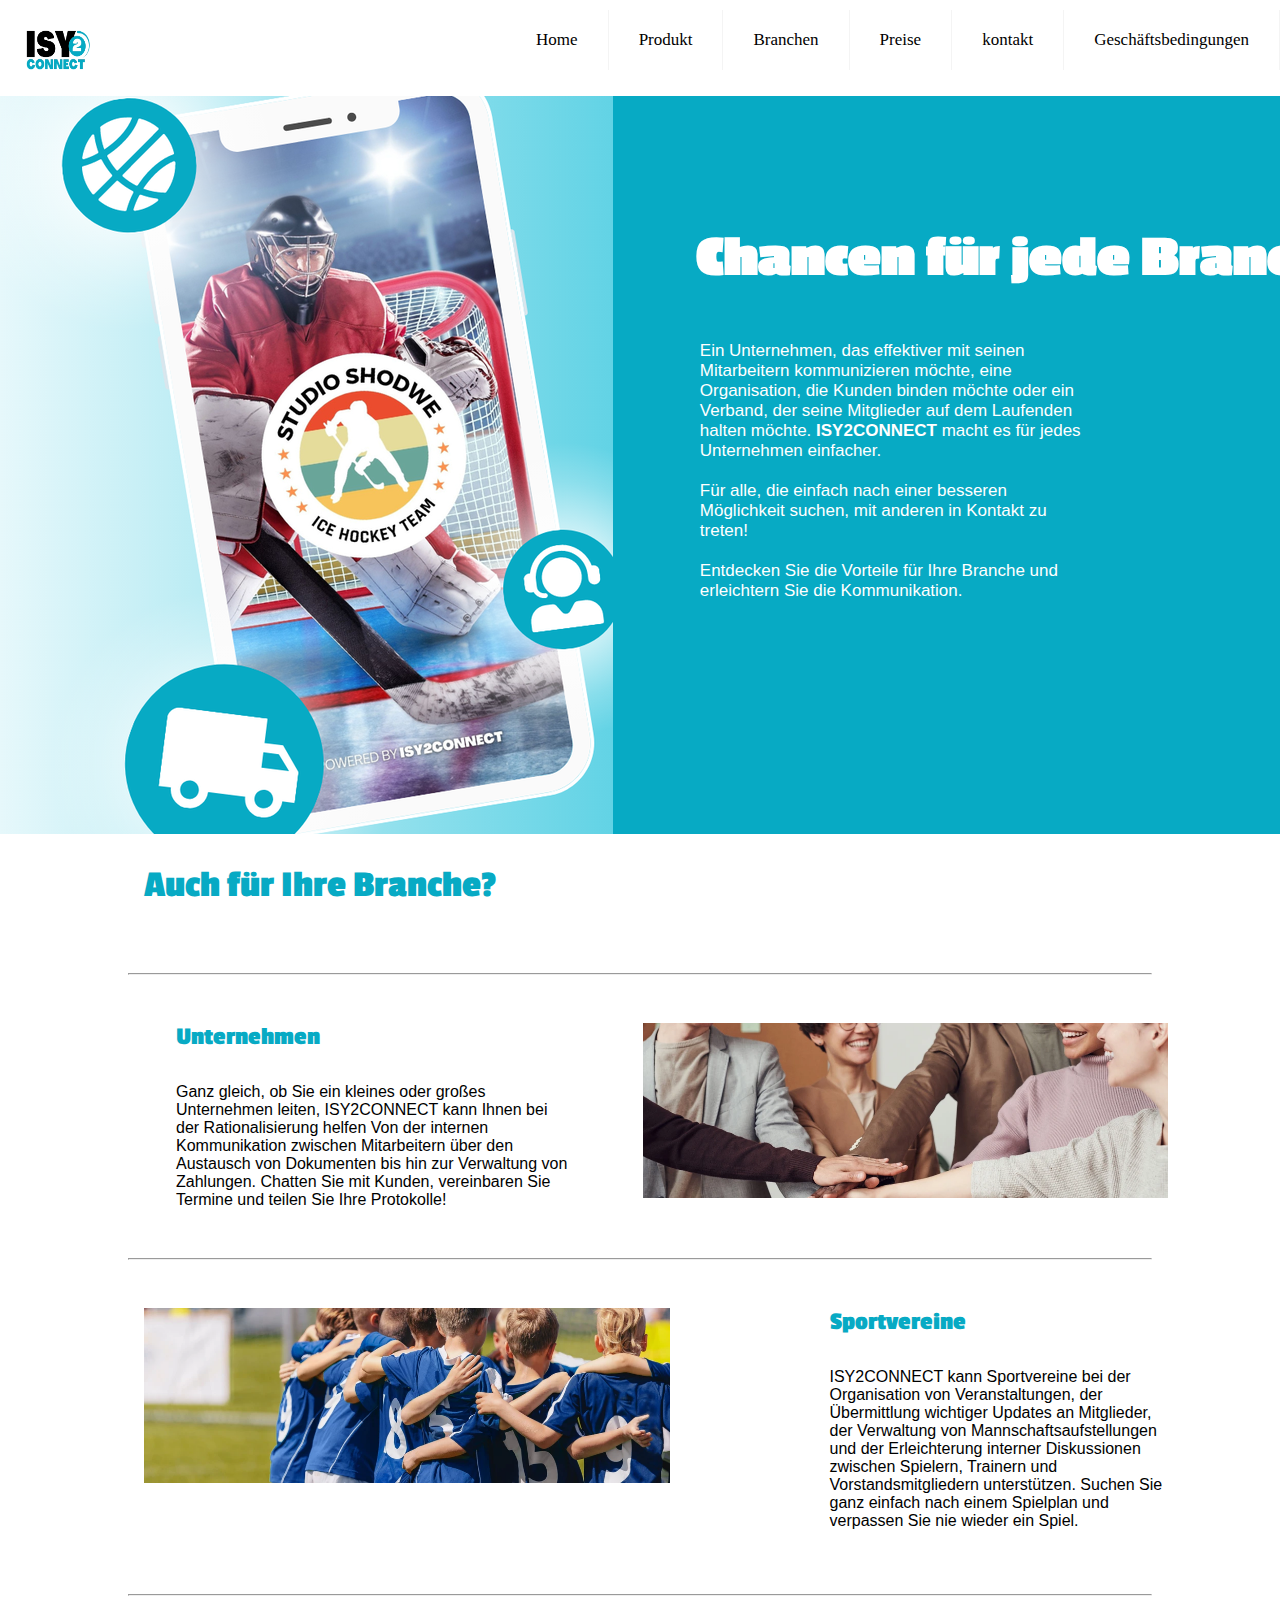
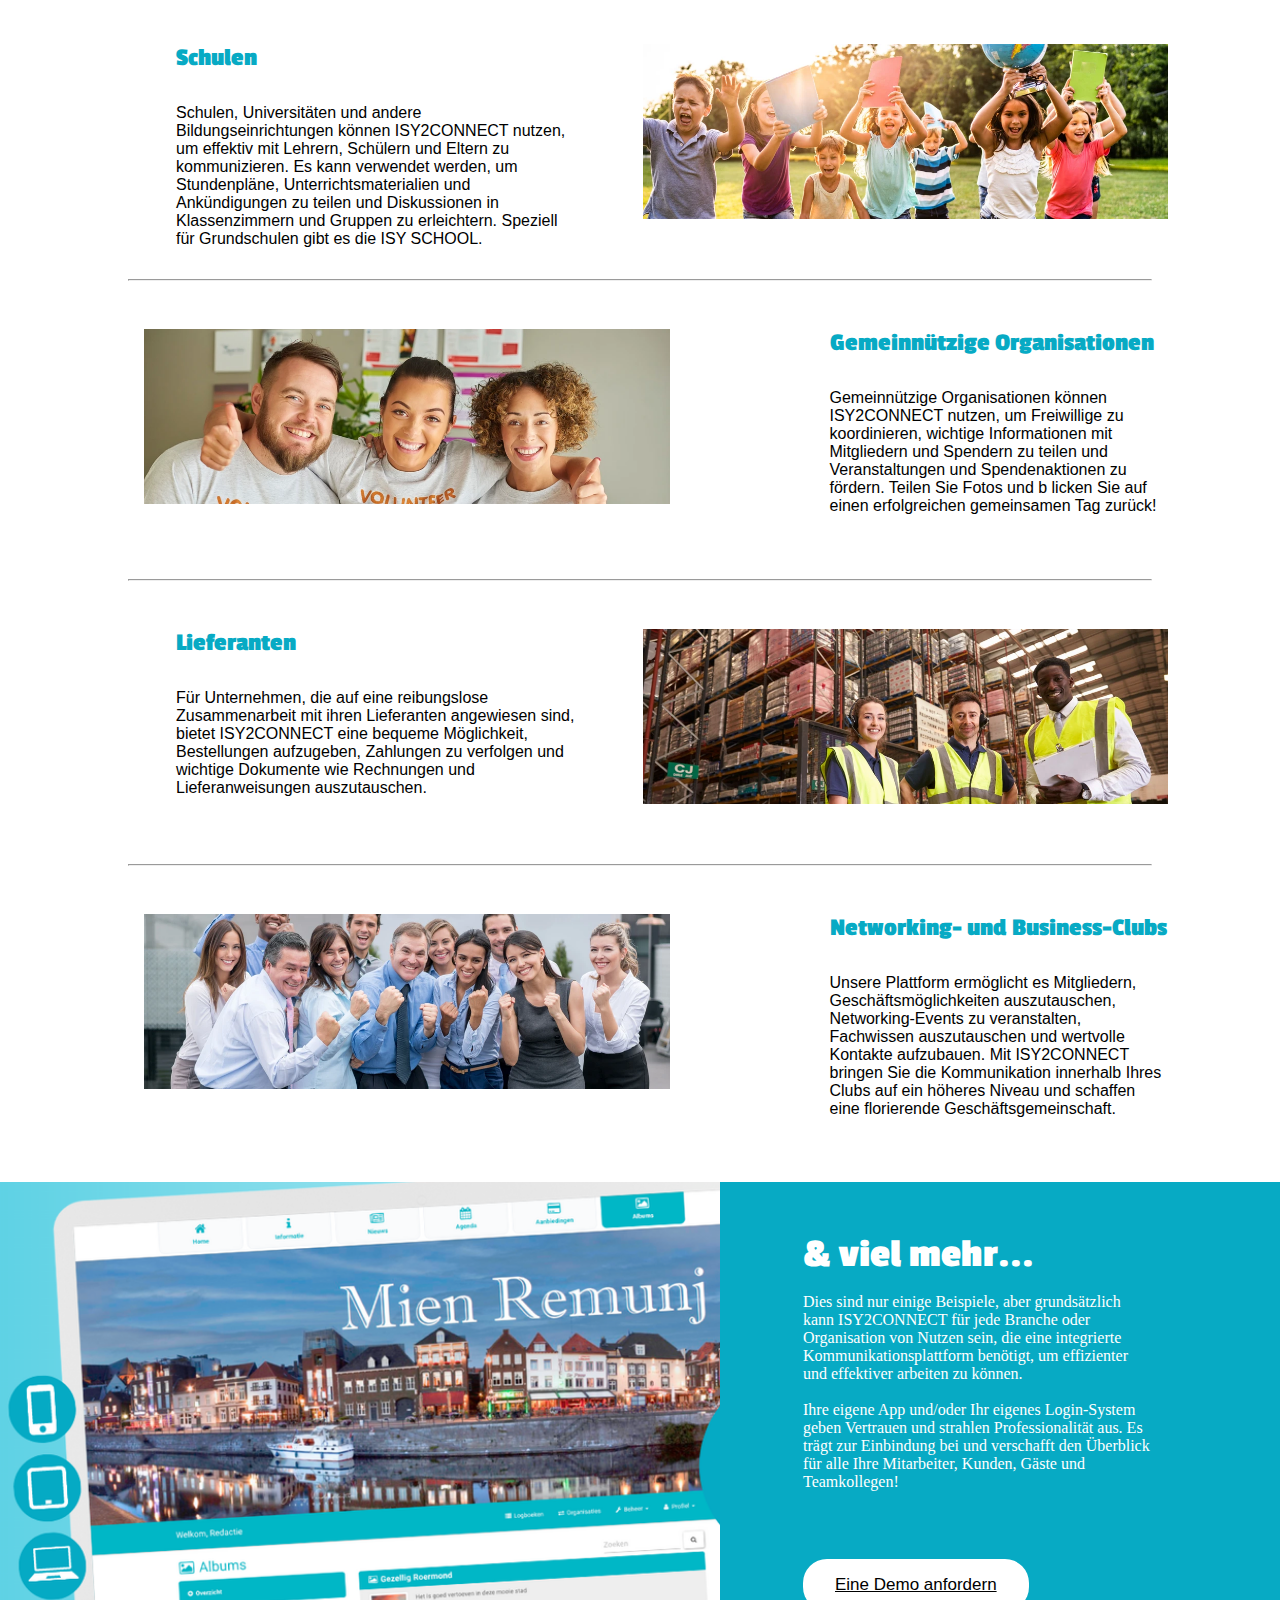
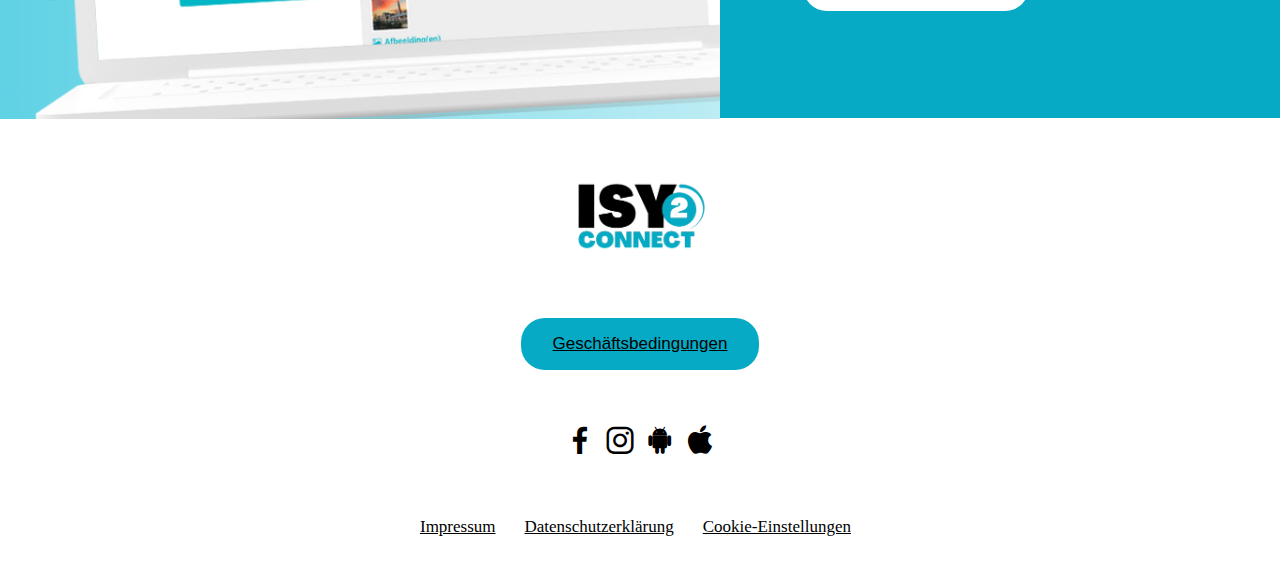
==== branches.html @ 699b8100 "." ====
<!DOCTYPE html>
<html lang="en">
<head>
    <meta charset="UTF-8">
    <meta name="viewport" content="width=device-width, initial-scale=1.0">
    <link rel="stylesheet" a href="https://unpkg.com/boxicons@2.1.4/css/boxicons.min.css">
    <link rel="stylesheet" a href="https://fonts.googleapis.com/css2?family=Material+Symbols+Outlined:opsz,wght,FILL,GRAD@20..48,100..700,0..1,-50..200" />
    <link rel="stylesheet" href="https://cdnjs.cloudflare.com/ajax/libs/font-awesome/4.7.0/css/font-awesome.min.css">
    
    <link rel="stylesheet" a href="css/style.css">
    <link rel="stylesheet" a href="css/branches.css">  
    <title>Branches | Isy2connenct</title>
</head>
<body>
            
    <header class="header">
        <a href="index.html"><img src="images/Logo-transparant.png" class="logo"></a>
        <input class="menu-btn" type="checkbox" id="menu-btn" />
            <label class="menu-icon" for="menu-btn"><span class="navicon"></span></label>
                <ul class="menu">
                    <li><a href="index.html">Home</a></li>
                    <li><a href="product.html">Produkt</a></li>
                    <li><a href="branches.html">Branchen</a></li>
                    <li><a href="prijzen.html">Preise</a></li>
                    <li><a href="contact.html">kontakt</a></li>
                    <li><a href="voorwaarden.html">Geschäftsbedingungen</a></li>
                </ul>
    </header>

    <section>
        <div class="img-branches">
            <img src="images/branches/branches (3).png" alt=""></a>
        </div><br>

        <div class="text">
            <div id="text1">
            <h2><b>Chancen für jede Branche</b></h2>
            <p>Ein Unternehmen, das effektiver mit seinen Mitarbeitern kommunizieren möchte, eine Organisation, die Kunden binden möchte oder ein Verband, der seine Mitglieder auf dem Laufenden halten möchte. <strong>ISY2CONNECT</strong> macht es für jedes Unternehmen einfacher.
                <br><br>
                Für alle, die einfach nach einer besseren Möglichkeit suchen, mit anderen in Kontakt zu treten!
                <br><br>
                Entdecken Sie die Vorteile für Ihre Branche und erleichtern Sie die Kommunikation.
            </p>
        </div>
    </div>
        
        
          <div class="h2">
                <h2>Auch für Ihre Branche?</h2>
            </div>

            
            <hr class="hr">

                <div class="card-1">
                    <div class="card-img-1">
                        <img src="images/branches/bedrijven.png" alt="" height="175px"></a>
                    </div>
                    <div class="card-text-1">
                        <b>Unternehmen</b>
                            <p>Ganz gleich, ob Sie ein kleines oder großes Unternehmen leiten, ISY2CONNECT kann Ihnen bei der Rationalisierung helfen
                            Von der internen Kommunikation zwischen Mitarbeitern über den Austausch von Dokumenten bis hin zur Verwaltung von Zahlungen.
                            Chatten Sie mit Kunden, vereinbaren Sie Termine und teilen Sie Ihre Protokolle!
                            </p>
                    </div>
                </div>

                <hr class="hr">

                <div class="card-2">
                    <div class="card-img-2">
                        <img src="images/branches/sportv.png" alt="" height="175px"></a>
                    </div>
                    <div class="card-text-2">
                        <b>Sportvereine</b>
                            <p>ISY2CONNECT kann Sportvereine bei der Organisation von Veranstaltungen, der Übermittlung wichtiger Updates an Mitglieder,
                             der Verwaltung von Mannschaftsaufstellungen und der Erleichterung interner Diskussionen zwischen Spielern, Trainern und 
                             Vorstandsmitgliedern unterstützen. Suchen Sie ganz einfach nach einem Spielplan und verpassen Sie nie wieder ein Spiel.
                            </p>
                    </div>
                </div>

                <hr class="hr">
                
                <div class="card-1">
                    <div class="card-img-1">
                        <img src="images/branches/scholen.png" alt="" height="175px"></a>
                    </div>
                    <div class="card-text-1">
                        <b>Schulen</b>
                            <p>Schulen, Universitäten und andere Bildungseinrichtungen können ISY2CONNECT nutzen, um effektiv mit Lehrern, 
                            Schülern und Eltern zu kommunizieren. Es kann verwendet werden, um Stundenpläne, Unterrichtsmaterialien und 
                            Ankündigungen zu teilen und Diskussionen in Klassenzimmern und Gruppen zu erleichtern. Speziell für Grundschulen 
                            gibt es die ISY SCHOOL.
                            </p>
                    </div>
               </div>

               <hr class="hr">

                <div class="card-2">
                    <div class="card-img-2">
                        <img src="images/branches/non-profit.png" alt="" height="175px"></a>
                    </div>
                    <div class="card-text-2">
                        <b>Gemeinnützige Organisationen</b>
                            <p>Gemeinnützige Organisationen können ISY2CONNECT nutzen, um Freiwillige zu koordinieren, wichtige Informationen 
                            mit Mitgliedern und Spendern zu teilen und Veranstaltungen und Spendenaktionen zu fördern. Teilen Sie Fotos und b
                            licken Sie auf einen erfolgreichen gemeinsamen Tag zurück!
                            </p>
                    </div>
                </div>

                <hr class="hr">

                <div class="card-1">
                    <div class="card-img-1">
                        <img src="images/branches/leveranciers.png" alt="" height="175px"></a>
                    </div>
                    <div class="card-text-1">
                        <b>Lieferanten</b>
                            <p>Für Unternehmen, die auf eine reibungslose Zusammenarbeit mit ihren Lieferanten angewiesen sind, bietet
                                ISY2CONNECT eine bequeme Möglichkeit, Bestellungen aufzugeben, Zahlungen zu verfolgen und wichtige 
                                Dokumente wie Rechnungen und Lieferanweisungen auszutauschen.
                            </p>
                        
                    </div>
                </div>

                <hr class="hr">

                <div class="card-2">
                    <div class="card-img-2">
                        <img src="images/branches/netwerk.png" alt="" height="175px"></a>
                    </div>
                    <div class="card-text-2">
                        <b>Networking- und Business-Clubs</b>
                            <p>Unsere Plattform ermöglicht es Mitgliedern, Geschäftsmöglichkeiten auszutauschen, Networking-Events zu 
                                veranstalten, Fachwissen auszutauschen und wertvolle Kontakte aufzubauen. Mit ISY2CONNECT bringen Sie
                                die Kommunikation innerhalb Ihres Clubs auf ein höheres Niveau und schaffen eine florierende Geschäftsgemeinschaft.
                            </p>    
                    </div>
                </div>
            </div>


            <img class="img-br" src="images/branches/img (1).png" alt="" ><br> 

            <div class="img-text">
                <div class="b-text">
                    <b> & viel mehr...</b>
                </div>
                        <p>Dies sind nur einige Beispiele, aber grundsätzlich kann ISY2CONNECT für jede Branche oder Organisation von Nutzen sein, 
                            die eine integrierte Kommunikationsplattform benötigt, um effizienter und effektiver arbeiten zu können.
                        <br><br>
                            Ihre eigene App und/oder Ihr eigenes Login-System geben Vertrauen und strahlen Professionalität aus. 
                            Es trägt zur Einbindung bei und verschafft den Überblick für alle Ihre Mitarbeiter, Kunden, Gäste und Teamkollegen!
                        </p>

                    <button class="button-demo2"><a href="contact.html">Eine Demo anfordern</a></button>
            </div>


        <!--<img class="" src="images/branches/img.png" alt="" height="175px"></a>

        <div class="textttt">
            <b><h3>& nog vele andere...</h3></b>
            <p> Sed ut perspiciatis unde omnis iste natus error sit voluptatem accusantium doloremque laudantium, 
                totam rem aperiam, eaque ipsa quae ab illo inventore veritatis et quasi architecto beatae vitae dicta sunt explicabo. 
                Nemo enim ipsam voluptatem quia voluptas sit aspernatur aut odit aut fugit, sed quia consequuntur magni dolores eos qui ratione voluptatem sequi nesciunt.
            </p>
            <button><a href="#">Demo aanvragen</a></button>
        </div> -->

    </section>


    <footer>

        <footer class="footer">
            <div class="footer-img">
                <img src="images/Logo-transparant.png" alt="" height="auto" width="150px"></a>
            </div>
                <button class="footer-button"><a href="voorwaarden.html">Geschäftsbedingungen</a></button>

                    
                <div id="icons">
                    <a href=""><i class='bx bxl-facebook bx-md'></i></a>
                    <a href=""><i class='bx bxl-instagram bx-md'></i></a>
                    <a href=""><i class='bx bxl-android bx-md'></i></a>
                    <a href=""><i class='bx bxl-apple bx-md'></i></a>
                </div>

                <div id="footer-text">
                    <a href="">Impressum</a>
                    <a href="">Datenschutzerklärung</a>
                    <a href="">Cookie-Einstellungen</a>>
                </div>
        </footer>
</body>
</html>
---- css/style.css ----
@import url('https://fonts.googleapis.com/css2?family=Passion+One:wght@700&display=swap');

:root {
  --main-color: #07aac4;
}

* {
  box-sizing: border-box;
}

body {
    margin: 0;
    background-color: #ffff;
    display: flex;
    flex-direction: column ;
    min-height: 100vh;
  }
  
  a {
    color: #000;
    font-size: 17px;
    margin-top: 10px;
  } 

  /* header */
  
  .header {
    background-color: #fff;
    position: fixed;
    width: 100%;
    z-index: 3;
    height: 6rem;
  }
  
  .header ul {
    margin: 0;
    padding: 0;
    list-style: none;
    overflow: hidden;
    background-color: #fff;
  }
  
  .header li a {
    display: block;
    padding: 20px 20px;
    border-right: 1px solid #f4f4f4;
    text-decoration: none;
  }
  
  .header li   a:hover,
  .header .menu-btn:hover {
    background-color: #f4f4f4;
  }

  .header .li .active {
    color: #000;
  }
  
  .header .logo {
    float: left;
    font-size: 2em;
    padding: 10px 20px;
    text-decoration: none;
    height: 80px;
    width: 115px;
    margin-top: 10px  ;
  }

 /* .logo {
    position: absolute;
    top: 12px; 
    background-repeat: no-repeat;
    background-size: contain;
    margin: 0 auto;
 } 

  /* ==== menu ==== */
  
  .header .menu {
    clear: both;
    max-height: 0;
    transition: max-height .2s ease-out;
  }
  
  /* ==== menu icon ==== */ 
  
  .header .menu-icon {
    cursor: pointer;
    display: inline-block;
    float: right;
    padding: 28px 20px;
    position: relative;
    user-select: none;
  }
  
  .header .menu-icon .navicon {
    background: #000;
    display: block;
    height: 2px;
    position: relative;
    transition: background .2s ease-out;
    width: 18px;
  }
  
  .header .menu-icon .navicon:before,
  .header .menu-icon .navicon:after {
    background: #000;
    content: '';
    display: block;
    height: 100%;
    position: absolute;
    transition: all .2s ease-out;
    width: 100%;
  }
  
  .header .menu-icon .navicon:before {
    top: 5px;
  }
  
  .header .menu-icon .navicon:after {
    top: -5px;
  }
  
  /* ==== menu btn ==== */
  
  .header .menu-btn {
    display: none;
  }
  
  .header .menu-btn:checked ~ .menu {
    max-height: 400px;
  }
  
  .header .menu-btn:checked ~ .menu-icon .navicon {
    background: transparent;
  }
  
  .header .menu-btn:checked ~ .menu-icon .navicon:before {
    transform: rotate(-45deg);
  }
  
  .header .menu-btn:checked ~ .menu-icon .navicon:after {
    transform: rotate(45deg);
  }
  
  .header .menu-btn:checked ~ .menu-icon:not(.steps) .navicon:before,
  .header .menu-btn:checked ~ .menu-icon:not(.steps) .navicon:after {
    top: 0;
  }
  
  /* 48em = 768px */
  
  @media (min-width: 60em) {
    .header li {
      float: left;
    }
    .header li a {
      padding: 20px 30px;
    }
    .header .menu {
      clear: none;
      float: right;
      max-height: none;
    }
    .header .menu-icon {
      display: none;
    }
  }

  /* ==== Section Home page ==== */

.container {
  flex-direction: row;
}

@media screen and (max-width: 600px) {
  .container {
    flex-direction: column;
  }
}

.responsive {
  width: 100%;
  height: 100%;
  object-fit: cover;
}
  
.text {
  height: auto;
}

.text h1 {
  font: bolder;
  color: var(--main-color);
  font-family: 'Passion One', sans-serif; 
  font-size: 55px;
  padding-left: 60px;
}



#text1 p {
  padding-left: 60px;
  height: 100px;
  width: 450px;
}

 #text1 {
    margin-left: 43rem;
    height: 28rem;
    width: 43rem;
    border-style: solid;
    border-color: #fff;
    margin-top: -35rem;
    background-color: #fff;
}

#text2 {
  height: 30rem;
  width: 43rem;
  margin-left:43rem;
  background-color: #fff;
  border-style: solid;
  border-color: #fff;
  margin-top: 1rem;
}

#text2 p {
  
  padding-top: 4rem;
  padding-left: 60px;
  height: 100px;
  width: 450px;;
  margin-top: 1rem;
}

#text3 {
  height: 31rem;
  width: 40rem;
  padding: 10px;  
}

#text3 li {
  padding-left: 100px;
  padding-top: 3rem;
  margin: -20px;
  margin-top: -25px;
  line-height: 0.5;
}

#text3 b h3 {
  color: var(--main-color);
  font-family: 'Passion One', sans-serif;
  font-size: 20px;
  margin-left: 5rem;
  margin-top: 60px;
}

#text3 h2 {
  font: bolder;
  color: var(--main-color);
  font-family: 'Passion One', sans-serif; 
  font-size: 35px;
  padding-left: 60px;
}

#text4 {
  height: 50rem;
  width: 40rem;
  padding: 10px; 
  margin-left: 47rem; 
  margin-top: -37rem;
}

#text4 h2 {
  font: bolder;
  color: var(--main-color);
  font-family: 'Passion One', sans-serif; 
  font-size: 35px;
  padding-left: 80px;
  margin-top: 5rem;
}

#text4 p {
  padding-top: 4rem;
  padding-left: 80px;
  height: 100px;
  width: 450px;;
  margin-top: -3rem;
}

#text5 {
  background-color: #fff;
  height: 34rem;
  width: 40.5rem;
  padding: 10px; 
  margin-left: 48.5rem; 
  margin-top: -34rem;
}

#text5 b h3 {
  font: bolder;
  color: var(--main-color);
  font-family: 'Passion One', sans-serif; 
  font-size: 35px;
  margin-left: 60px;
  margin-bottom: 10px;
}

#text5 li {
  padding-left: 100px;
  padding-top: 3rem;
  margin: -20px;
  line-height: 0.5;
}


#text5 b {
  color: var(--main-color);
  font-family: 'Passion One', sans-serif;
  font-size: 20px;
  padding-left: 80px;
  padding-bottom: 10px;
}

#text6 {
  background-color: var(--main-color);
  color: white;
  height: 17rem;
  width: 100%;
  border-style: solid;
  border-color: var(--main-color);
  text-align: center;
}

#text6 b h3 {
  padding-top: 3rem;
  font-size: 20px;
}

#text6 p {
  padding-top: 1rem;
}

.button-demo {
  border: none;
  background-color: var(--main-color);
  padding: 16px 32px;
  text-align: center;
  text-decoration: none;
  display: inline-block;
  font-size: 16px;
  margin: 4px 2px;
  transition-duration: 0.4s;
  cursor: pointer;
  border-radius: 1.5rem;
  margin-left: 4rem;
  margin-top: 16rem;
}

.button-demo:hover {
  background-color: #05c2df;
  text-decoration: white;
}

.button-contact {
  border-style: solid;
  border-color: var(--main-color);
  background-color: #fff;
  padding: 16px 32px;
  text-align: center;
  display: inline-block;
  font-size: 16px;
  cursor: pointer;
  border-radius: 1.5rem;
  margin-left: 1rem;
  transition-duration: 0.4s;
  color: #fff;
  font-family: 'Source Sans 3', sans-serif;
}

.button-contact:hover {
  background-color: var(--main-color);
  text-decoration: white;
}

.img2 {
  margin-left: 40rem;
  margin-top: -31rem;
  border-style: solid;
  height: 31rem;
  background-repeat: no-repeat;
  background-attachment: fixed;
  max-width: 100%;
}

.img3 {
  margin-left: 8rem;
  height: 32rem;
  width: fit-content;
}

.img4 {
  height: 34rem;
  width: fit-content;
}

/* ==== footer ==== */

.footer {
  left: 0;
  bottom: 0;
  width: 100%;
  background-color: white;
  color: white;
  text-align: center;
}

.footer-img {
  margin-top: 3rem;
}

.footer-button {
  border: none;
  background-color: var(--main-color);
  padding: 16px 32px;
  text-align: center;
  text-decoration: none;
  display: inline-block;
  font-size: 16px;
  margin: 4px 2px;
  transition-duration: 0.4s;
  cursor: pointer;
  border-radius: 1.5rem;
  margin-top: 3rem;
}

.footer-button:hover {
  background-color: #05c2df;
  text-decoration: white;
}

#icons {
  margin-top: 3rem;
}

#footer-text {
  margin-top: .5rem;
  padding: 3rem;
  word-spacing: 25px;
}
---- css/branches.css ----
:root {
    --main-color: #07aac4;
    --main-font: 'Passion One', sans-serif; 
    ;
}
  
.img-branches {
    margin-top: 6rem;
    width: 100%;
}

#text1 {
    height: 46.2rem;
    width: 52rem;
    border-style: solid;
    border-color: var(--main-color);
    margin-left: 38.3rem;
    margin-top: -47.6rem;
    background-color: var(--main-color);
}

#text1 h2 {
    margin-left: 5rem;
    margin-top: 8rem;
    font-size: 60px;
    color: #fff;
    font-family: var(--main-font);

}

#text1 p {
    color: #fff;
    margin-top: 2rem;
    margin-left: 1.5rem;
    font-size: 17px;
    font-family: 'Roboto', sans-serif;
    font: 200;
}

.h2 {
    height: 100px;
    width: 80%;
   /* border-style: solid;
    border-color: black;*/
    margin-left: 9rem;
    font-size: 25px;
    color: var(--main-color);
    font-family: 'Passion One', sans-serif;
}

.card-container {
    display: flex;
    flex-direction: column;
    /*border: 1px solid red;*/
    width: 80%;
    margin: auto;  
}


.card-1 {
    display: flex;
    border-radius: 5px;
    margin-top: 3rem;
    width: 80%;
    margin-left: 9rem;
}

.card-img-1 {
    width: 100%;
    order: 2;
    margin-bottom: 3rem;
}

.card-text-1 p {
    width: 80%;
   /* border: 1px solid green; */
    margin-top: 2rem;
    margin-left: 2rem;
    font-family: 'Roboto', sans-serif;
    font: 200;
    white-space: 3px;
}

.card-text-1 b {
    margin-left: 2rem;
    font-size: 25px;
    color: var(--main-color);
    font-family: var(--main-font);
}

/* ==== ==== */

.card-2 {
    display: flex;
    border-radius: 5px;
    margin-top: 3rem;
    margin-bottom: 3rem;
    width: 80%;
    margin-left: 9rem;
}

.card-img-2 {
    width: 100%;
    margin-right: 10rem;
}

.card-text-2 p {
   /* border: 1px solid green; */
    order: 1;   
    margin-top: 2rem; 
    font-family: 'Roboto', sans-serif;
    font: 200;
    white-space: 3px;
}

.card-text-2 b {
    font-size: 25px;
    color: var(--main-color);
    font-family: var(--main-font);
}

/* ==== ====*/

.img-text {
    height: 33.5rem;
    width: 44.9rem;
    border-style: solid;
    border-color: var(--main-color);
    margin-left: 45rem;
    margin-top: -33.825rem;
    background-color: var(--main-color);
}

.img-br {
    width: 45rem;
}

.img-text p {
    color: white;
    height: 250px;
    width: 350px;
    margin-left: 5rem;
}

.b-text {
    margin-top: 3rem;
    margin-left: 5rem;
    font-family: var(--main-font);
    font-size: 40px;
    color: #fff;
}

.button-demo2 {
    border: none;
    background-color: white;
    border-radius: 1.5rem;
    margin-left: 5rem;
    padding: 16px 32px;
    transition-duration: 0.4s;
    cursor: pointer;
  }

  
  .button-demo2:hover {
    background-color: #f2f2f2;
    text-decoration: white;
  }

.hr {
    width: 80%;
    align: center;
}
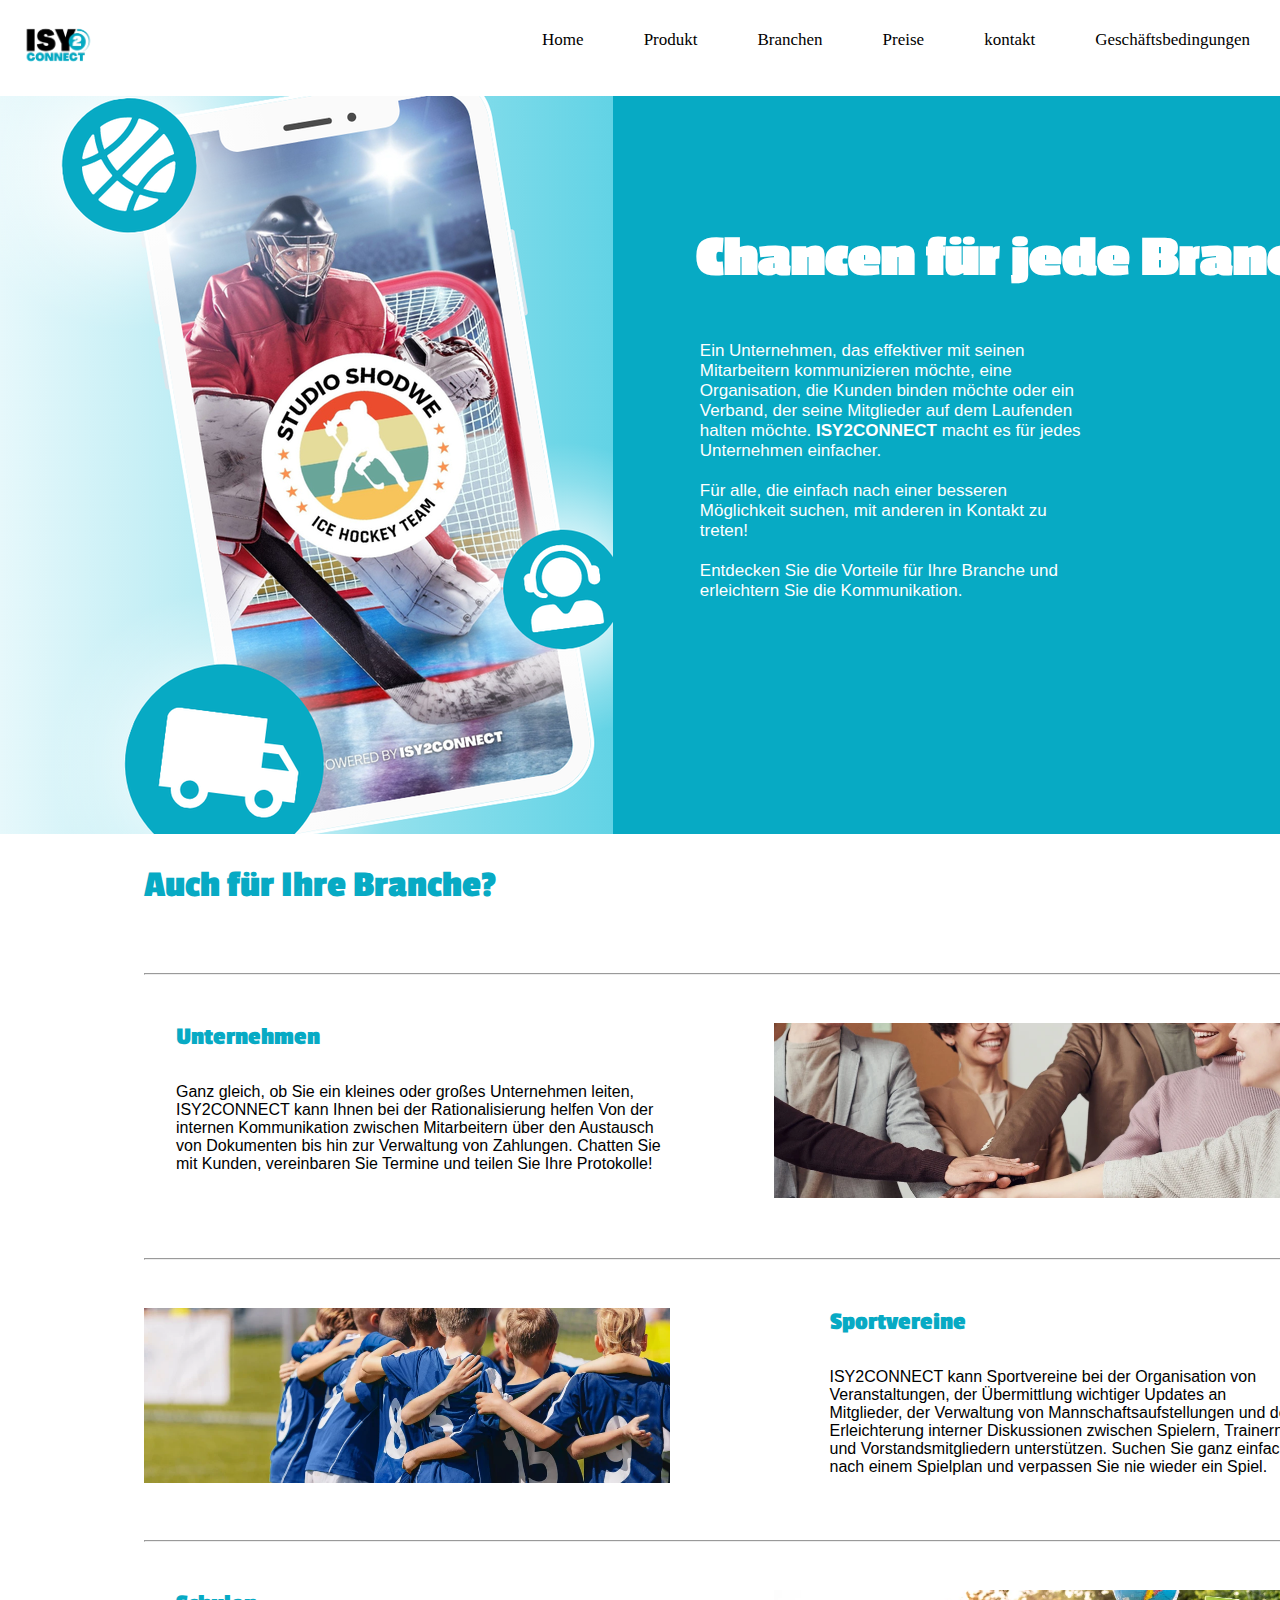
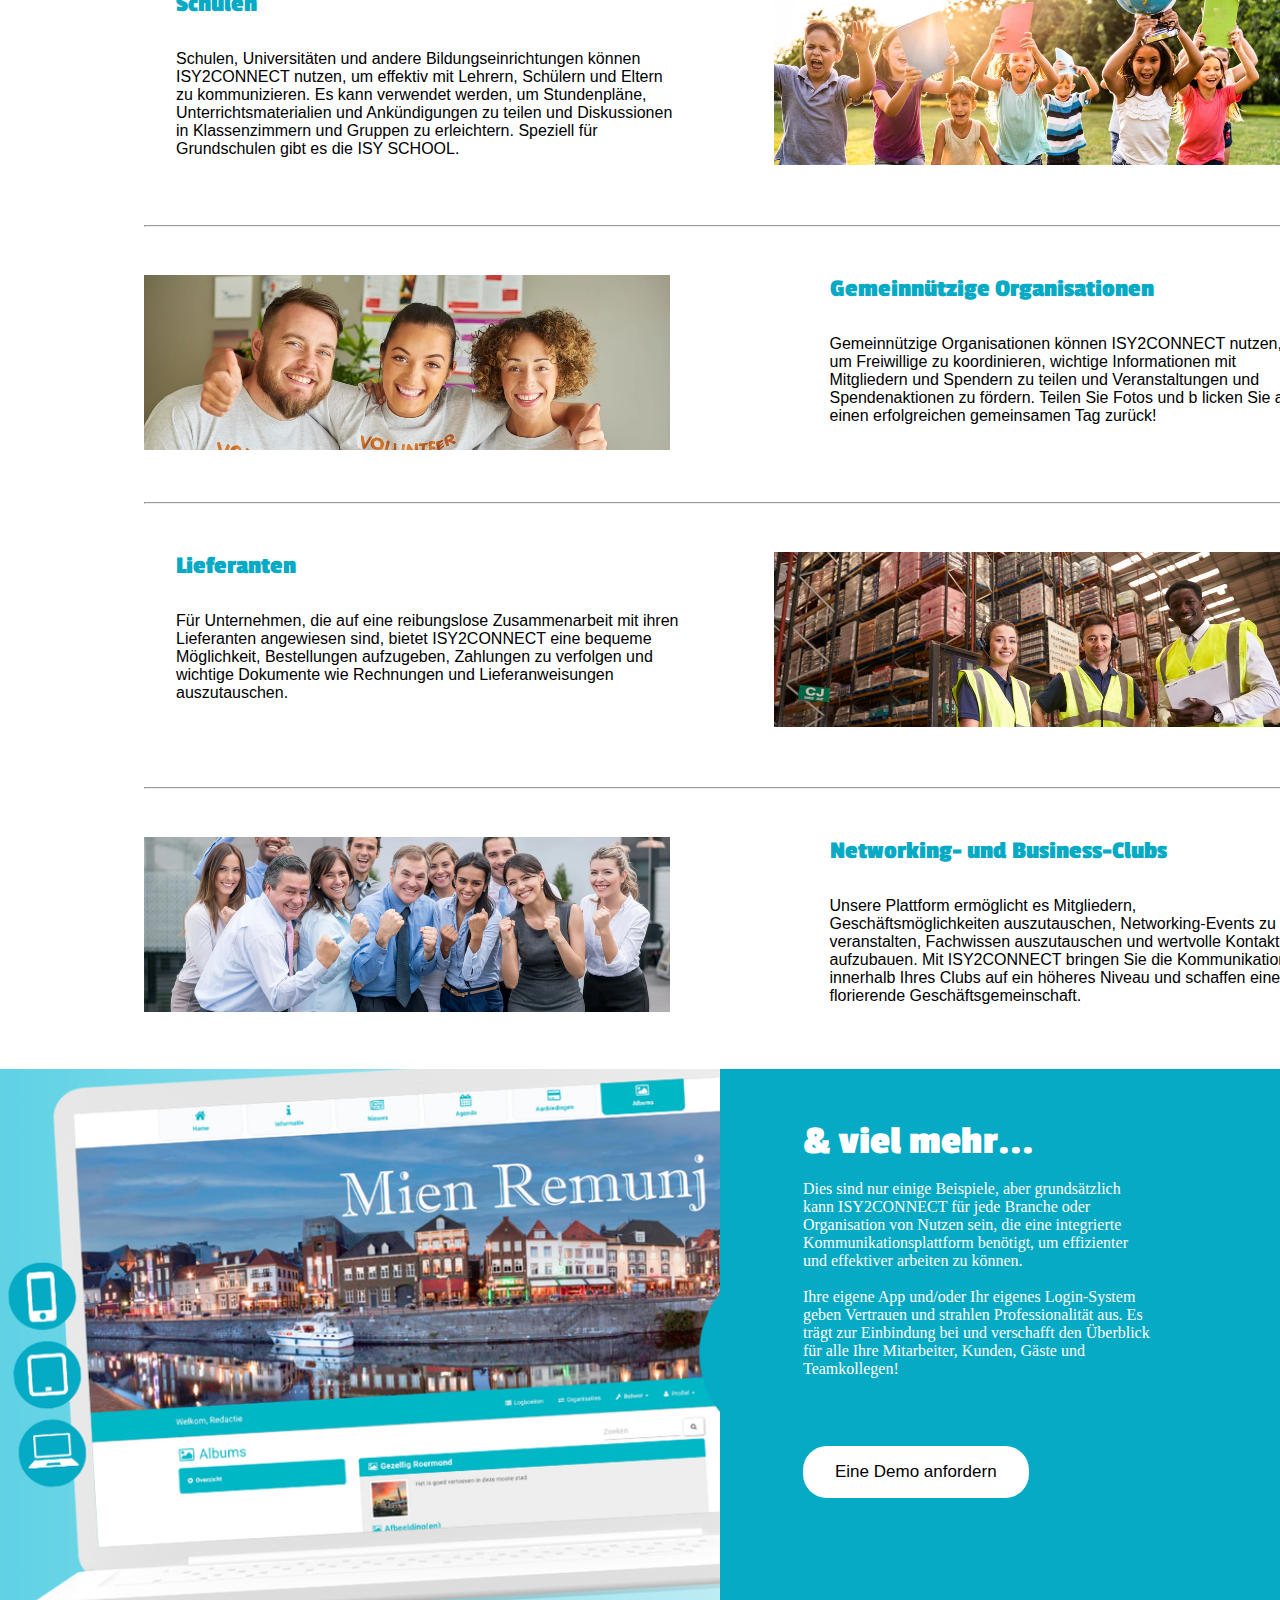
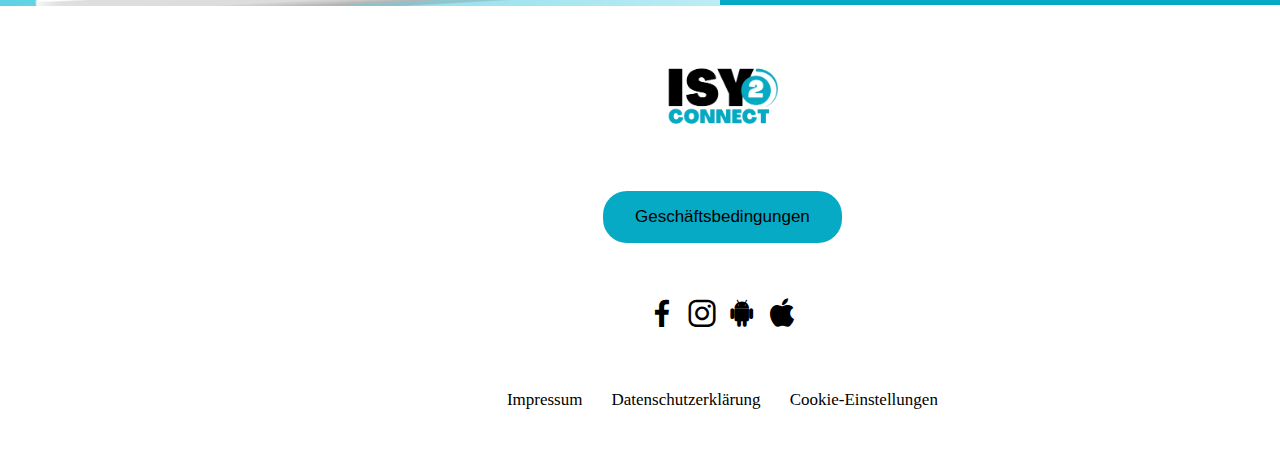
==== commit 82460b63: "." ====
--- a/branches.html
+++ b/branches.html
@@ -179,7 +179,7 @@
 
         <footer class="footer">
             <div class="footer-img">
-                <img src="images/Logo-transparant.png" alt="" height="auto" width="150px"></a>
+                <img src="images/Logo-transparant.png" alt="" height="auto" width="130px"></a>
             </div>
                 <button class="footer-button"><a href="voorwaarden.html">Geschäftsbedingungen</a></button>
 
@@ -192,9 +192,9 @@
                 </div>
 
                 <div id="footer-text">
-                    <a href="">Impressum</a>
-                    <a href="">Datenschutzerklärung</a>
-                    <a href="">Cookie-Einstellungen</a>>
+                    <a href="impressum.html">Impressum</a>
+                    <a href="privacy.html">Datenschutzerklärung</a>
+                    <a href="">Cookie-Einstellungen</a>
                 </div>
         </footer>
 </body>
--- a/css/style.css
+++ b/css/style.css
@@ -6,7 +6,8 @@
 
 * {
   box-sizing: border-box;
-}
+  text-decoration: none;
+} 
 
 body {
     margin: 0;
@@ -14,6 +15,8 @@
     display: flex;
     flex-direction: column ;
     min-height: 100vh;
+    display: grid;
+
   }
   
   a {
@@ -22,28 +25,25 @@
     margin-top: 10px;
   } 
 
-  /* header */
-  
   .header {
-    background-color: #fff;
-    position: fixed;
-    width: 100%;
-    z-index: 3;
-    height: 6rem;
-  }
-  
+      background-color: #fff;
+      position: fixed;
+      width: 100%;
+      z-index: 3;
+      height: 6rem;
+    }
+    
   .header ul {
-    margin: 0;
-    padding: 0;
-    list-style: none;
-    overflow: hidden;
-    background-color: #fff;
-  }
-  
+      margin: 0;
+      padding: 0;
+      list-style: none;
+      overflow: hidden;
+      background-color: #fff;
+    }
+    
   .header li a {
     display: block;
     padding: 20px 20px;
-    border-right: 1px solid #f4f4f4;
     text-decoration: none;
   }
   
@@ -61,7 +61,7 @@
     font-size: 2em;
     padding: 10px 20px;
     text-decoration: none;
-    height: 80px;
+    height: 70px;
     width: 115px;
     margin-top: 10px  ;
   }
@@ -147,7 +147,7 @@
   .header .menu-btn:checked ~ .menu-icon:not(.steps) .navicon:after {
     top: 0;
   }
-  
+
   /* 48em = 768px */
   
   @media (min-width: 60em) {
@@ -167,13 +167,18 @@
     }
   }
 
+
   /* ==== Section Home page ==== */
 
 .container {
-  flex-direction: row;
-}
-
-@media screen and (max-width: 600px) {
+  display: grid;
+  grid-template-columns: 1fr;
+  grid-auto-rows: minmax(100px, auto);
+  gap: 10px;
+  align-items: center;
+}
+
+@media screen and (max-width: 700px) {
   .container {
     flex-direction: column;
   }
@@ -182,9 +187,9 @@
 .responsive {
   width: 100%;
   height: 100%;
-  object-fit: cover;
-}
-  
+  object-fit: contain;
+}
+
 .text {
   height: auto;
 }
@@ -211,7 +216,7 @@
     width: 43rem;
     border-style: solid;
     border-color: #fff;
-    margin-top: -35rem;
+    margin-top: -30rem;
     background-color: #fff;
 }
 
@@ -298,7 +303,7 @@
   margin-top: -34rem;
 }
 
-#text5 b h3 {
+#text5 b h2 {
   font: bolder;
   color: var(--main-color);
   font-family: 'Passion One', sans-serif; 
@@ -322,6 +327,53 @@
   padding-left: 80px;
   padding-bottom: 10px;
 }
+
+@media (max-width: 1024px) {
+  #text1, #text2, #text3, #text4, #text5, #text6 {
+     margin-left: 0;
+     margin-top: 0;
+  }
+ }
+ 
+ @media (max-width: 768px) {
+  #text1, #text2, #text3, #text4, #text5 {
+     height: auto;
+     width: 100%;
+  }
+ 
+  #text1 p, #text2 p, #text3 li, #text4 p, #text5 li {
+     padding-left: 10%;
+     margin-left: 0;
+     height: auto;
+  }
+
+  #text1 h1 {
+    font-size: 40px;
+    margin-left: -1rem;
+  }
+
+  #text3 h2 {
+    font-size: 40px;
+    margin-left: -1rem;
+  }
+
+  #text4 h2 {
+    font-size: 40px;
+    margin-left: -2rem;
+  }
+
+  #text5 h2 {
+    font-size: 40px;
+    margin-left: -2rem;
+  }
+ }
+
+ @media (max-width: 768px) {
+    .img3 {
+      margin-left: -5rem;
+    }
+  }
+
 
 #text6 {
   background-color: var(--main-color);
@@ -384,7 +436,7 @@
   text-decoration: white;
 }
 
-.img2 {
+/*.img2 {
   margin-left: 40rem;
   margin-top: -31rem;
   border-style: solid;
@@ -392,10 +444,10 @@
   background-repeat: no-repeat;
   background-attachment: fixed;
   max-width: 100%;
-}
+} */
 
 .img3 {
-  margin-left: 8rem;
+  margin-left: 5rem;
   height: 32rem;
   width: fit-content;
 }
@@ -414,6 +466,7 @@
   background-color: white;
   color: white;
   text-align: center;
+  box-sizing: border-box;
 }
 
 .footer-img {
@@ -449,5 +502,3 @@
   padding: 3rem;
   word-spacing: 25px;
 }
-
-
--- a/css/branches.css
+++ b/css/branches.css
@@ -4,6 +4,14 @@
     --main-font: 'Passion One', sans-serif; 
     ;
 }
+
+@media (max-width: 768px) {
+    .img-branches {
+      margin-top: 10%;
+    }
+  }
+
+  
   
 .img-branches {
     margin-top: 6rem;
@@ -109,7 +117,7 @@
    /* border: 1px solid green; */
     order: 1;   
     margin-top: 2rem; 
-    font-family: 'Roboto', sans-serif;
+        font-family: 'Roboto', sans-serif;
     font: 200;
     white-space: 3px;
 }
@@ -170,4 +178,5 @@
 .hr {
     width: 80%;
     align: center;
-}+}
+    
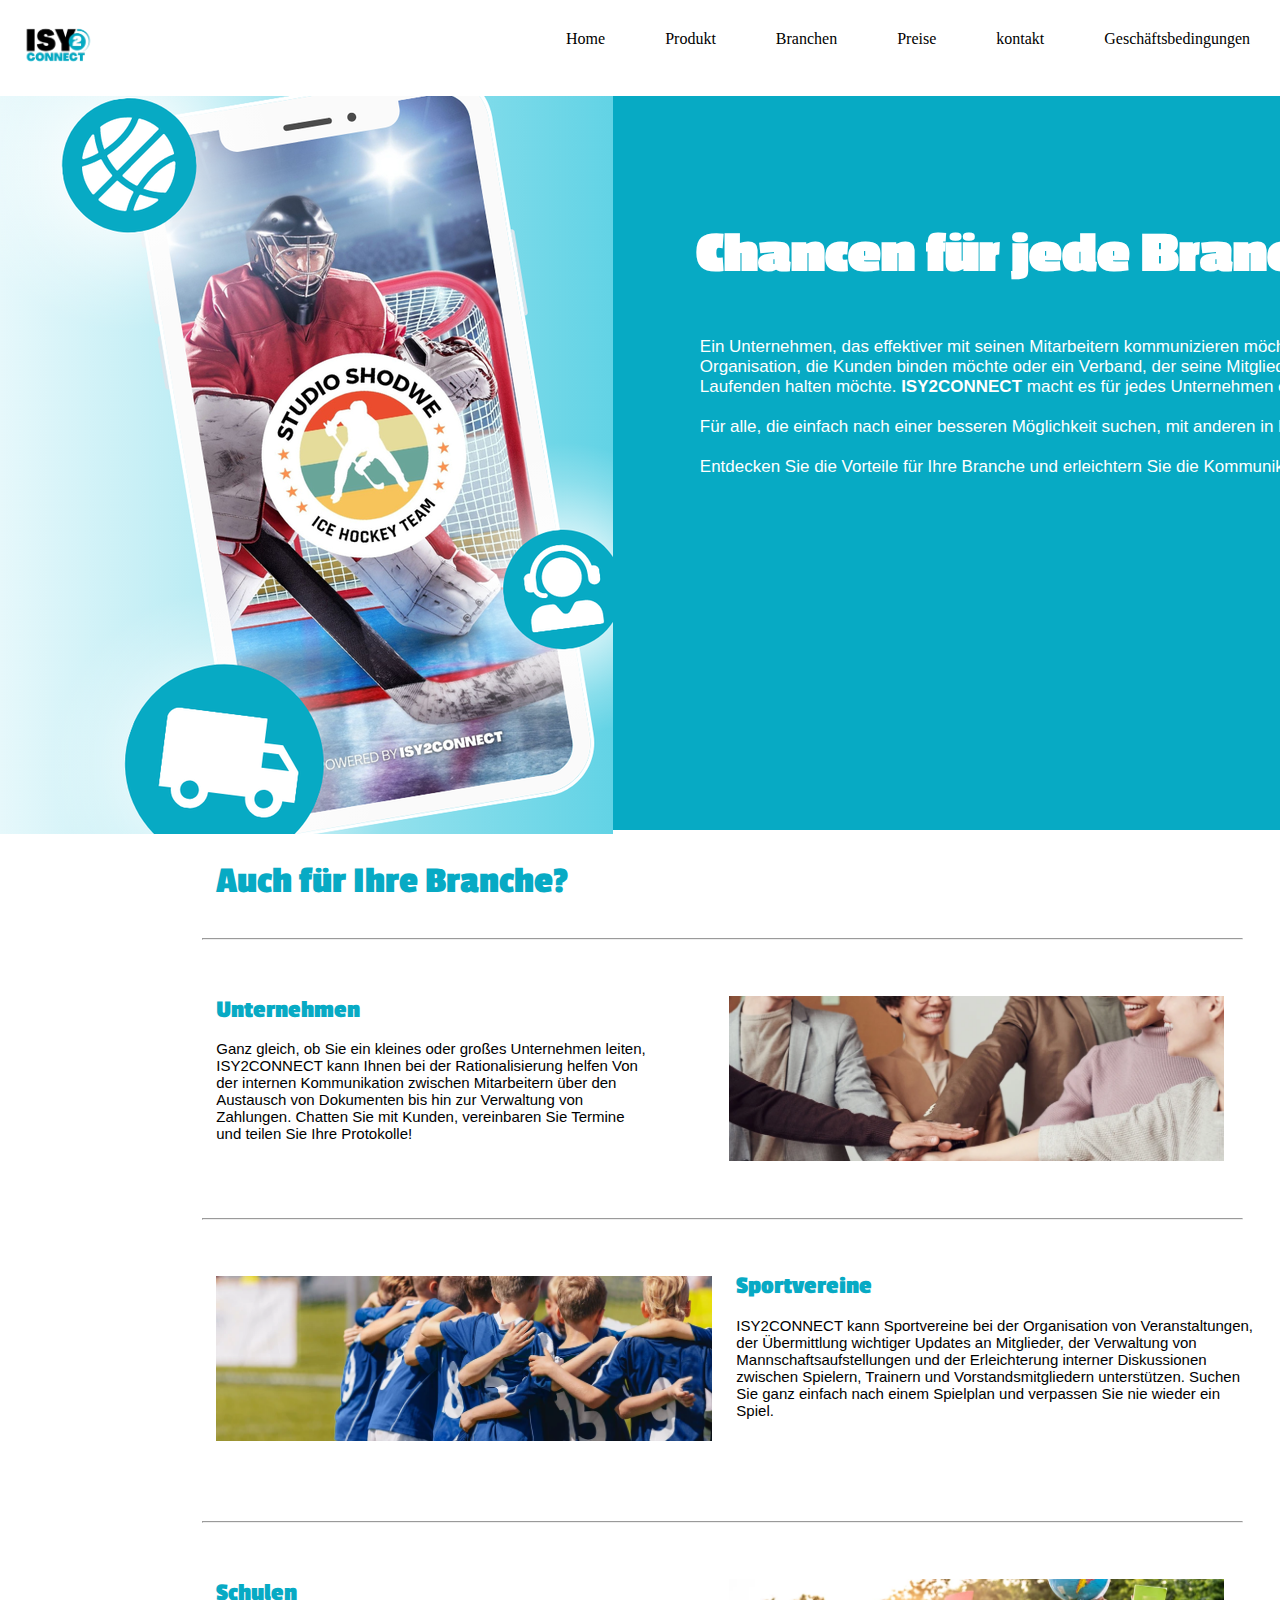
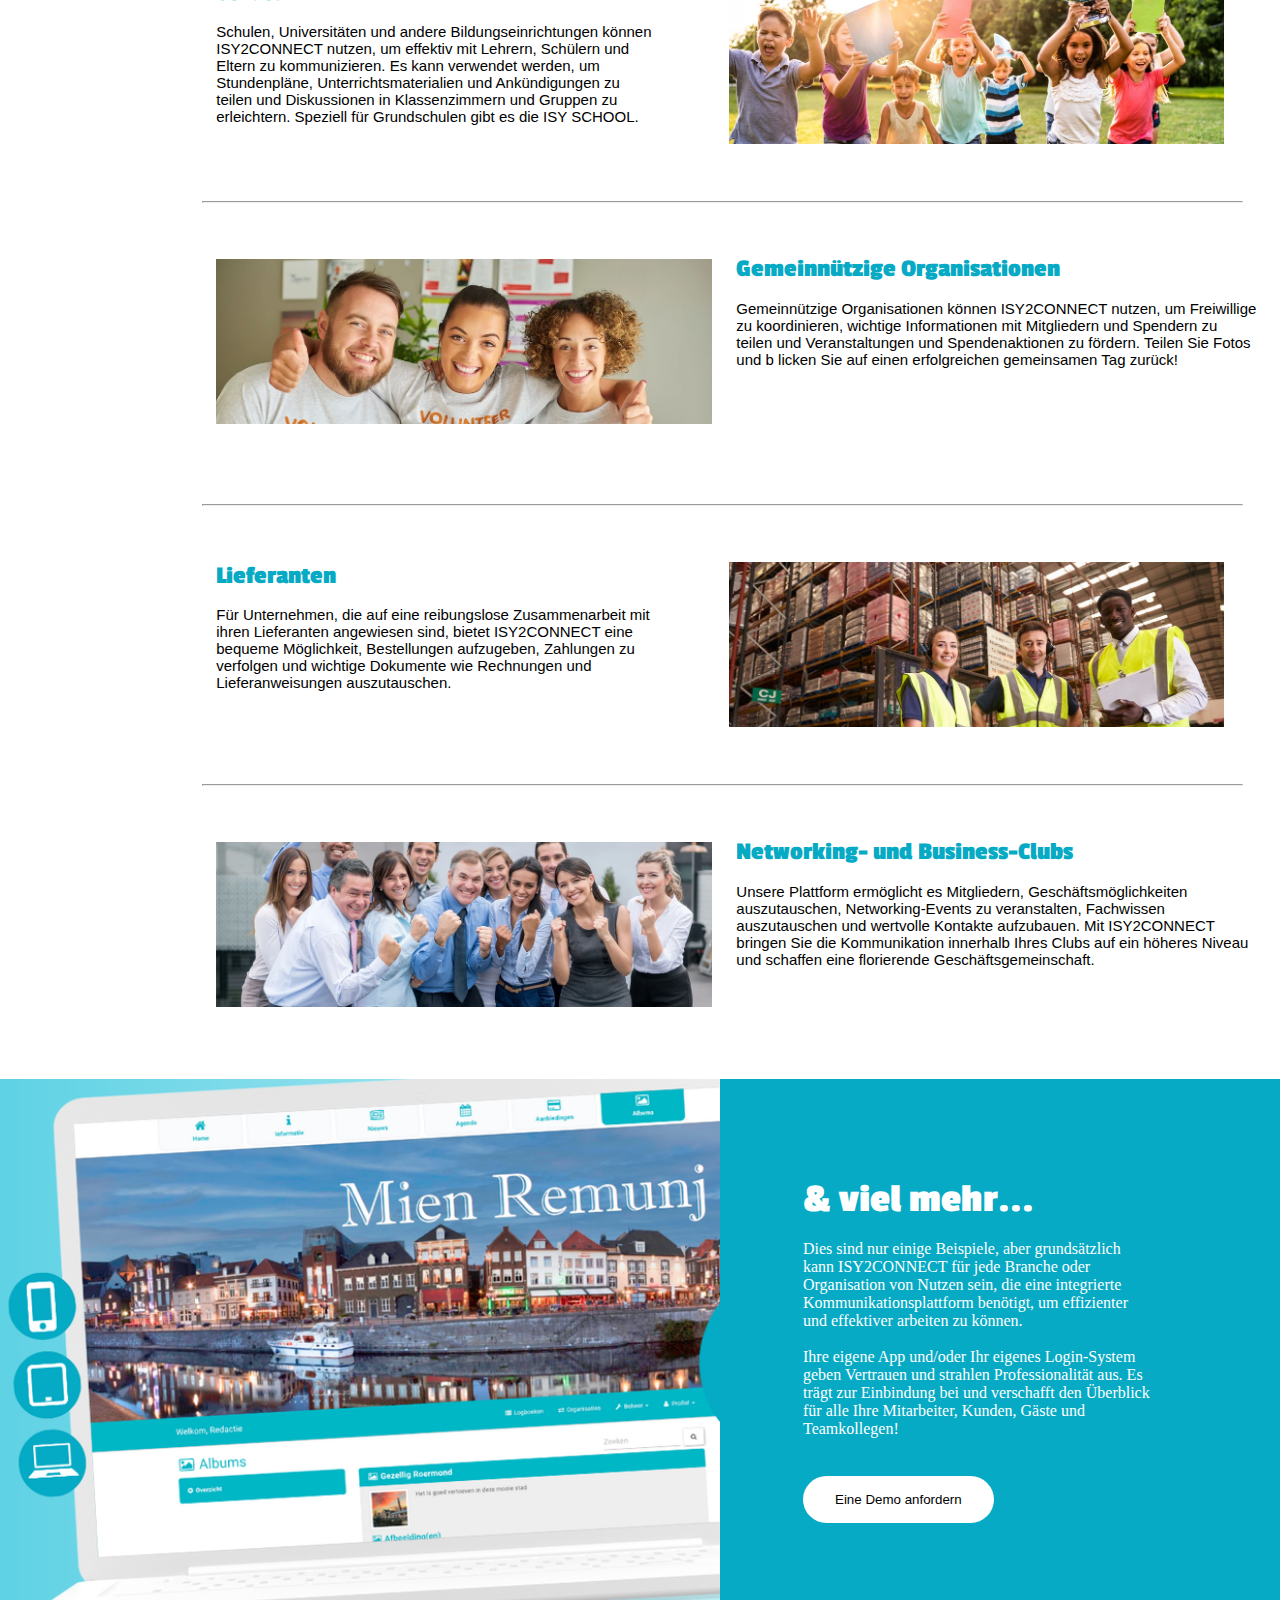
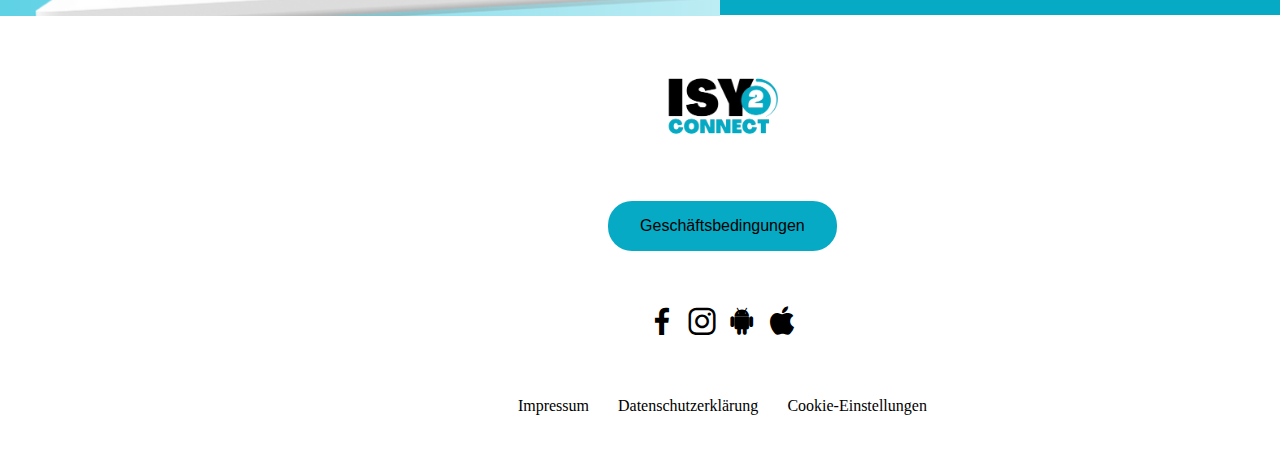
==== commit f2f5bbb3: "responsiveness" ====
--- a/branches.html
+++ b/branches.html
@@ -28,6 +28,7 @@
     </header>
 
     <section>
+        <div class="home-container">
         <div class="img-branches">
             <img src="images/branches/branches (3).png" alt=""></a>
         </div><br>
@@ -43,7 +44,9 @@
             </p>
         </div>
     </div>
+        </div>
         
+        <div class="card-container">
         
           <div class="h2">
                 <h2>Auch für Ihre Branche?</h2>
@@ -54,7 +57,7 @@
 
                 <div class="card-1">
                     <div class="card-img-1">
-                        <img src="images/branches/bedrijven.png" alt="" height="175px"></a>
+                        <img src="images/branches/bedrijven.png" alt="" height="165px"></a>
                     </div>
                     <div class="card-text-1">
                         <b>Unternehmen</b>
@@ -68,15 +71,17 @@
                 <hr class="hr">
 
                 <div class="card-2">
-                    <div class="card-img-2">
-                        <img src="images/branches/sportv.png" alt="" height="175px"></a>
-                    </div>
                     <div class="card-text-2">
-                        <b>Sportvereine</b>
-                            <p>ISY2CONNECT kann Sportvereine bei der Organisation von Veranstaltungen, der Übermittlung wichtiger Updates an Mitglieder,
+                       <p> 
+                            <b>Sportvereine</b> 
+                            <br><br>
+                             ISY2CONNECT kann Sportvereine bei der Organisation von Veranstaltungen, der Übermittlung wichtiger Updates an Mitglieder,
                              der Verwaltung von Mannschaftsaufstellungen und der Erleichterung interner Diskussionen zwischen Spielern, Trainern und 
                              Vorstandsmitgliedern unterstützen. Suchen Sie ganz einfach nach einem Spielplan und verpassen Sie nie wieder ein Spiel.
-                            </p>
+                        </p>
+                            <div class="card-img-2">
+                                <img src="images/branches/sportv.png" alt="" height="165px"></a>
+                            </div>
                     </div>
                 </div>
 
@@ -84,7 +89,7 @@
                 
                 <div class="card-1">
                     <div class="card-img-1">
-                        <img src="images/branches/scholen.png" alt="" height="175px"></a>
+                        <img src="images/branches/scholen.png" alt="" height="165px"></a>
                     </div>
                     <div class="card-text-1">
                         <b>Schulen</b>
@@ -99,15 +104,18 @@
                <hr class="hr">
 
                 <div class="card-2">
-                    <div class="card-img-2">
-                        <img src="images/branches/non-profit.png" alt="" height="175px"></a>
-                    </div>
+
                     <div class="card-text-2">
-                        <b>Gemeinnützige Organisationen</b>
-                            <p>Gemeinnützige Organisationen können ISY2CONNECT nutzen, um Freiwillige zu koordinieren, wichtige Informationen 
+                        <p>
+                            <b>Gemeinnützige Organisationen</b>
+                            <br><br>
+                            Gemeinnützige Organisationen können ISY2CONNECT nutzen, um Freiwillige zu koordinieren, wichtige Informationen 
                             mit Mitgliedern und Spendern zu teilen und Veranstaltungen und Spendenaktionen zu fördern. Teilen Sie Fotos und b
                             licken Sie auf einen erfolgreichen gemeinsamen Tag zurück!
-                            </p>
+                        </p>
+                            <div class="card-img-2">
+                                <img src="images/branches/non-profit.png" alt="" height="165px"></a>
+                            </div>
                     </div>
                 </div>
 
@@ -115,42 +123,45 @@
 
                 <div class="card-1">
                     <div class="card-img-1">
-                        <img src="images/branches/leveranciers.png" alt="" height="175px"></a>
+                        <img src="images/branches/leveranciers.png" alt="" height="165px"></a>
                     </div>
                     <div class="card-text-1">
+                        
                         <b>Lieferanten</b>
                             <p>Für Unternehmen, die auf eine reibungslose Zusammenarbeit mit ihren Lieferanten angewiesen sind, bietet
                                 ISY2CONNECT eine bequeme Möglichkeit, Bestellungen aufzugeben, Zahlungen zu verfolgen und wichtige 
                                 Dokumente wie Rechnungen und Lieferanweisungen auszutauschen.
                             </p>
-                        
                     </div>
                 </div>
 
                 <hr class="hr">
 
                 <div class="card-2">
-                    <div class="card-img-2">
-                        <img src="images/branches/netwerk.png" alt="" height="175px"></a>
-                    </div>
+
                     <div class="card-text-2">
-                        <b>Networking- und Business-Clubs</b>
-                            <p>Unsere Plattform ermöglicht es Mitgliedern, Geschäftsmöglichkeiten auszutauschen, Networking-Events zu 
+                        <p>
+                            <b>Networking- und Business-Clubs</b>
+                            <br><br>
+                                Unsere Plattform ermöglicht es Mitgliedern, Geschäftsmöglichkeiten auszutauschen, Networking-Events zu 
                                 veranstalten, Fachwissen auszutauschen und wertvolle Kontakte aufzubauen. Mit ISY2CONNECT bringen Sie
                                 die Kommunikation innerhalb Ihres Clubs auf ein höheres Niveau und schaffen eine florierende Geschäftsgemeinschaft.
-                            </p>    
-                    </div>
-                </div>
-            </div>
-
+                        </p>   
+                            <div class="card-img-2">
+                                <img src="images/branches/netwerk.png" alt="" height="165px"></a>
+                            </div> 
+                    </div>
+                </div>
+            </div>
+        </div>
 
             <img class="img-br" src="images/branches/img (1).png" alt="" ><br> 
 
-            <div class="img-text">
-                <div class="b-text">
+            <div class="img-br-text">
+                <p>
                     <b> & viel mehr...</b>
-                </div>
-                        <p>Dies sind nur einige Beispiele, aber grundsätzlich kann ISY2CONNECT für jede Branche oder Organisation von Nutzen sein, 
+                        <br><br>
+                        Dies sind nur einige Beispiele, aber grundsätzlich kann ISY2CONNECT für jede Branche oder Organisation von Nutzen sein, 
                             die eine integrierte Kommunikationsplattform benötigt, um effizienter und effektiver arbeiten zu können.
                         <br><br>
                             Ihre eigene App und/oder Ihr eigenes Login-System geben Vertrauen und strahlen Professionalität aus. 
@@ -196,6 +207,6 @@
                     <a href="privacy.html">Datenschutzerklärung</a>
                     <a href="">Cookie-Einstellungen</a>
                 </div>
-        </footer>
+        </footer> 
 </body>
 </html>--- a/css/style.css
+++ b/css/style.css
@@ -21,7 +21,6 @@
   
   a {
     color: #000;
-    font-size: 17px;
     margin-top: 10px;
   } 
 
@@ -386,7 +385,7 @@
 }
 
 #text6 b h3 {
-  padding-top: 3rem;
+  padding-top: -2rem;
   font-size: 20px;
 }
 
@@ -419,6 +418,7 @@
   border-style: solid;
   border-color: var(--main-color);
   background-color: #fff;
+  width: 30%;
   padding: 16px 32px;
   text-align: center;
   display: inline-block;
@@ -436,6 +436,24 @@
   text-decoration: white;
 }
 
+/* Media query for smaller screens */
+@media (max-width: 768px) {
+  .button-demo {
+    margin-left: 2rem;
+    margin-top: 12rem;
+  }
+
+  .button-contact {
+    margin-left: 0.5rem;
+  }
+}
+
+@media (max-width: 567px) {
+  .button-contact {
+    margin-left: 2rem;
+  }
+}
+
 /*.img2 {
   margin-left: 40rem;
   margin-top: -31rem;
@@ -452,6 +470,13 @@
   width: fit-content;
 }
 
+@media (max-width: 768px) {
+.img3 {
+  margin-left: 0px;
+  margin-right: 0px;
+  }
+}
+
 .img4 {
   height: 34rem;
   width: fit-content;
@@ -467,6 +492,8 @@
   color: white;
   text-align: center;
   box-sizing: border-box;
+  height: 50px;
+  margin-bottom: 0px;
 }
 
 .footer-img {
--- a/css/branches.css
+++ b/css/branches.css
@@ -5,18 +5,33 @@
     ;
 }
 
-@media (max-width: 768px) {
-    .img-branches {
-      margin-top: 10%;
-    }
-  }
-
+.home-container {
+    display: block;
+}
   
-  
-.img-branches {
+.img-branches {    
+    display: flex;
     margin-top: 6rem;
     width: 100%;
-}
+    background-size: 100% 100%;
+
+}
+@media (max-width: 900px) {
+    .img-branches img{
+      width: 100%;
+      height: auto; /* adjust height to content */
+      margin-bottom: -25px;
+  
+    }
+  }
+  
+  @media only screen and (max-width: 480px) {
+      .img-branches {
+        display: block;
+        width: 100%;
+        object-fit: cover;
+      }
+    }   
 
 #text1 {
     height: 46.2rem;
@@ -39,11 +54,40 @@
 
 #text1 p {
     color: #fff;
+    width: auto;
     margin-top: 2rem;
     margin-left: 1.5rem;
     font-size: 17px;
     font-family: 'Roboto', sans-serif;
     font: 200;
+}
+
+
+@media (max-width: 480px) {
+    #text1 {
+      display: block;
+      width: 100%;
+    }
+}
+
+  /* Mobile (portrait) */
+@media only screen and (max-width: 900px) {
+    #text1 {
+      width: 100%;
+      display: block;
+      margin: 10px 0;
+      margin-top: -10px;
+    }
+
+    #text1 h2 {
+        font-size: 60px;
+        
+    }
+
+    #text1 p {
+        font-size: 20px;
+        width: 80%;
+    }
 }
 
 .h2 {
@@ -57,11 +101,12 @@
     font-family: 'Passion One', sans-serif;
 }
 
+
 .card-container {
     display: flex;
     flex-direction: column;
     /*border: 1px solid red;*/
-    width: 80%;
+    width: 90%;
     margin: auto;  
 }
 
@@ -71,23 +116,36 @@
     border-radius: 5px;
     margin-top: 3rem;
     width: 80%;
-    margin-left: 9rem;
+    margin-left: 7rem;
 }
 
 .card-img-1 {
+   /* display: flex;
+    flex-direction: column ;
+    justify-content: center;
     width: 100%;
+    height: auto;
     order: 2;
     margin-bottom: 3rem;
+*/
+    position: relative;
+    z-index: 2;
+    box-sizing: border-box;
+    width: 100%;
+    margin: 0 auto;
+    padding-bottom: 45px;
+    order: 2;
+    flex-direction: column ;
 }
 
 .card-text-1 p {
     width: 80%;
    /* border: 1px solid green; */
-    margin-top: 2rem;
+    margin-top: 1rem;
     margin-left: 2rem;
     font-family: 'Roboto', sans-serif;
-    font: 200;
     white-space: 3px;
+    font-size: 15px;
 }
 
 .card-text-1 b {
@@ -109,28 +167,173 @@
 }
 
 .card-img-2 {
+    /*display: flex;
+    flex-direction: column ;
+    justify-content: center;
     width: 100%;
-    margin-right: 10rem;
+    margin-bottom: 0rem;*/
+    position: relative;
+    box-sizing: border-box;
+    width: 100%;
+    margin: 0 auto;
+    padding-bottom: 20px;
+    flex-direction: column ;
 }
 
 .card-text-2 p {
    /* border: 1px solid green; */
-    order: 1;   
-    margin-top: 2rem; 
-        font-family: 'Roboto', sans-serif;
-    font: 200;
+    font-family: 'Roboto', sans-serif;
     white-space: 3px;
-}
-
-.card-text-2 b {
-    font-size: 25px;
+    width: 50%;
+    float:inline-end;
+    font-size: 15px;
+    margin-top: -0.2rem;
+}
+
+.card-text-2 p b {
     color: var(--main-color);
     font-family: var(--main-font);
+    font-size: 25px;
+}
+
+@media only screen and (min-width: 1281px) {
+    .card-container {
+        max-width:1280px;
+    }
+}
+
+@media only screen and (min-width: 1441px) {
+    .card-container {
+        max-width:1440px;
+    }
+}
+
+    @media (max-width: 1000px) {
+    .card-1 {
+        flex-direction: column;
+        justify-content: center;
+        margin-left: 10rem;
+        width: 75%; 
+    }
+
+    .card-text-1 p {
+        width: auto;
+        margin-left: 12px;
+        font-size: 20px;
+        margin-bottom: 5rem;
+    }
+
+    .card-text-1 b {
+        margin-left: 12px;
+        width: auto;
+        text-align: left;
+        font-size: 30px;
+    }
+
+    .card-img-1 img {
+        width: 100% !important;
+        height: auto;
+        margin-bottom: 0rem;
+    }   
+}
+
+@media (max-width: 900px) {
+    .card-1 {
+        flex-direction: column;
+        justify-content: center;
+        width: 75%; 
+        margin: auto;
+    }
+
+    .card-text-1 p {
+        width: auto;
+        margin-left: 12px;
+        font-size: 15px;
+        margin-bottom: 2rem;
+    }
+
+    .card-text-1 b {
+        margin-left: 12px;
+        width: auto;
+        text-align: left;
+        font-size: 25px;
+    }
+
+    .card-img-1 img {
+        width: 100% !important;
+        height: auto;
+        margin-bottom: 0rem;
+    }   
+}
+
+
+
+
+
+@media (max-width: 1000px) {
+    .card-2 {
+        flex-direction: column;
+        margin-left: 10rem;
+        width: 75%;
+    }
+
+
+    .card-img-2 img {
+        width: 100%;
+        height: 100%;
+        margin-bottom: 0rem;
+    } 
+  }
+
+  @media (max-width: 900px) {
+    .card-2 {
+        flex-direction: column;
+        justify-content: center;
+        width: 75%; 
+        margin: auto;
+    }
+
+    .card-text-2 p {
+        width: auto;
+        margin-left: 12px;
+        font-size: 15px;
+        margin-bottom: 2rem;
+    }
+
+    .card-text-2 b {
+        margin-left: 12px;
+        width: auto;
+        text-align: left;
+        font-size: 25px;
+    }
+
+    .card-img-2 img {
+        width: 100% !important;
+        height: auto;
+        margin-bottom: 0rem;
+    }   
 }
 
 /* ==== ====*/
 
-.img-text {
+.img-br {
+    width: 45rem;
+}
+
+@media (max-width: 1000px) {
+    .img-br {
+        width: 100%;
+    }
+}
+
+@media only screen and (max-width: 600px) {
+    .img-br {
+        width: auto;
+    }
+}
+
+
+/*.img-br-text {
     height: 33.5rem;
     width: 44.9rem;
     border-style: solid;
@@ -138,25 +341,56 @@
     margin-left: 45rem;
     margin-top: -33.825rem;
     background-color: var(--main-color);
-}
-
-.img-br {
-    width: 45rem;
-}
-
-.img-text p {
-    color: white;
+}*/
+
+.img-br-text {
+    background-color: var(--main-color);
+    display: block;
+    height: 30rem;
+    margin-top: -20px;
+}
+
+.img-br-text p {
+    color: #fff;
     height: 250px;
-    width: 350px;
+    width: 80%;
     margin-left: 5rem;
-}
-
-.b-text {
+    padding-top: 5rem;
+    margin-bottom: 8rem;
+
+}
+
+.img-br-text p b {
     margin-top: 3rem;
-    margin-left: 5rem;
     font-family: var(--main-font);
     font-size: 40px;
     color: #fff;
+}
+
+@media (min-width: 1000px) {
+    .img-br-text {
+        height: 33.5rem;
+        border-style: solid;
+        border-color: var(--main-color);
+        margin-left: 45rem;
+        margin-top: -33.825rem;
+        background-color: var(--main-color);
+        display: block;
+        
+    }
+
+    .img-br-text p {
+        color: #fff;
+        height: 250px;
+        width: 350px;
+        margin-left: 5rem;
+        margin-top: 1rem;
+    }
+
+    .img-br-text p b {
+        color: #fff;
+        margin-left: 0rem;
+    }
 }
 
 .button-demo2 {
@@ -177,6 +411,6 @@
 
 .hr {
     width: 80%;
-    align: center;
+    /*align: center;*/
 }
     
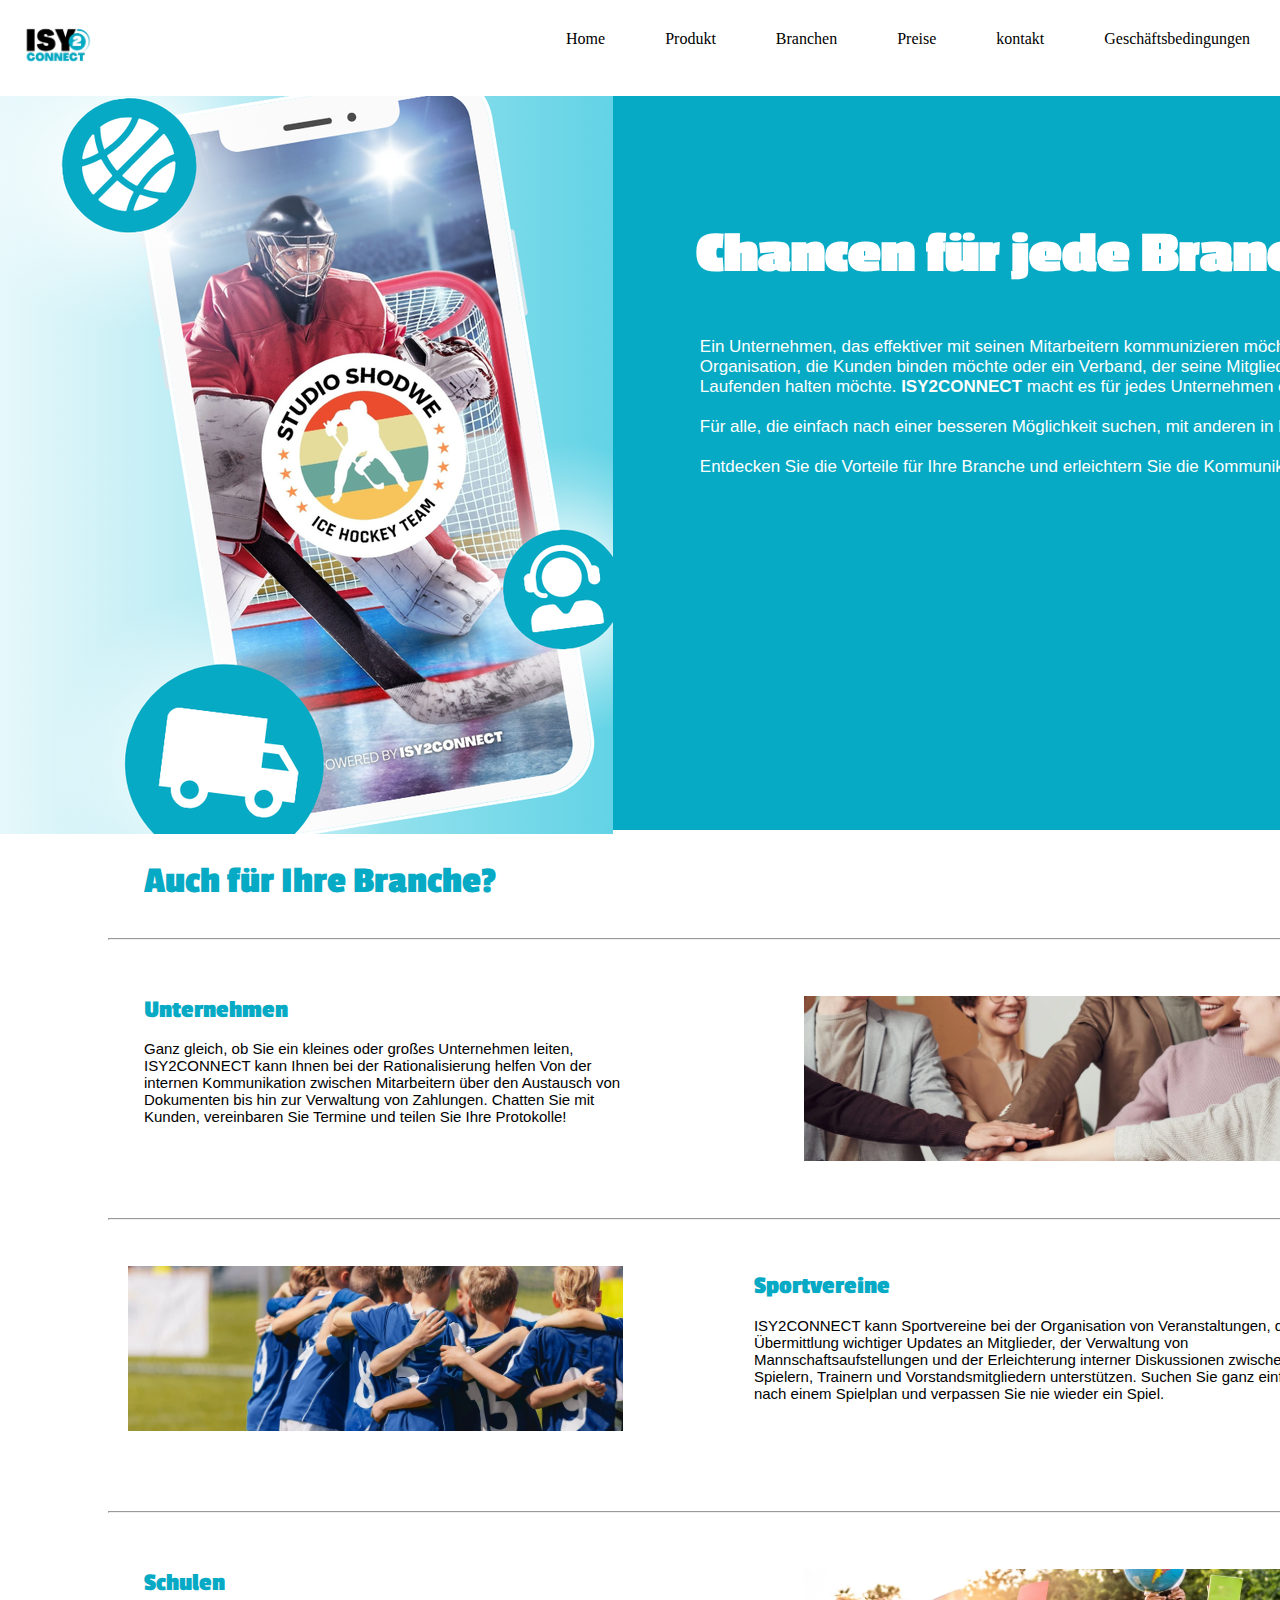
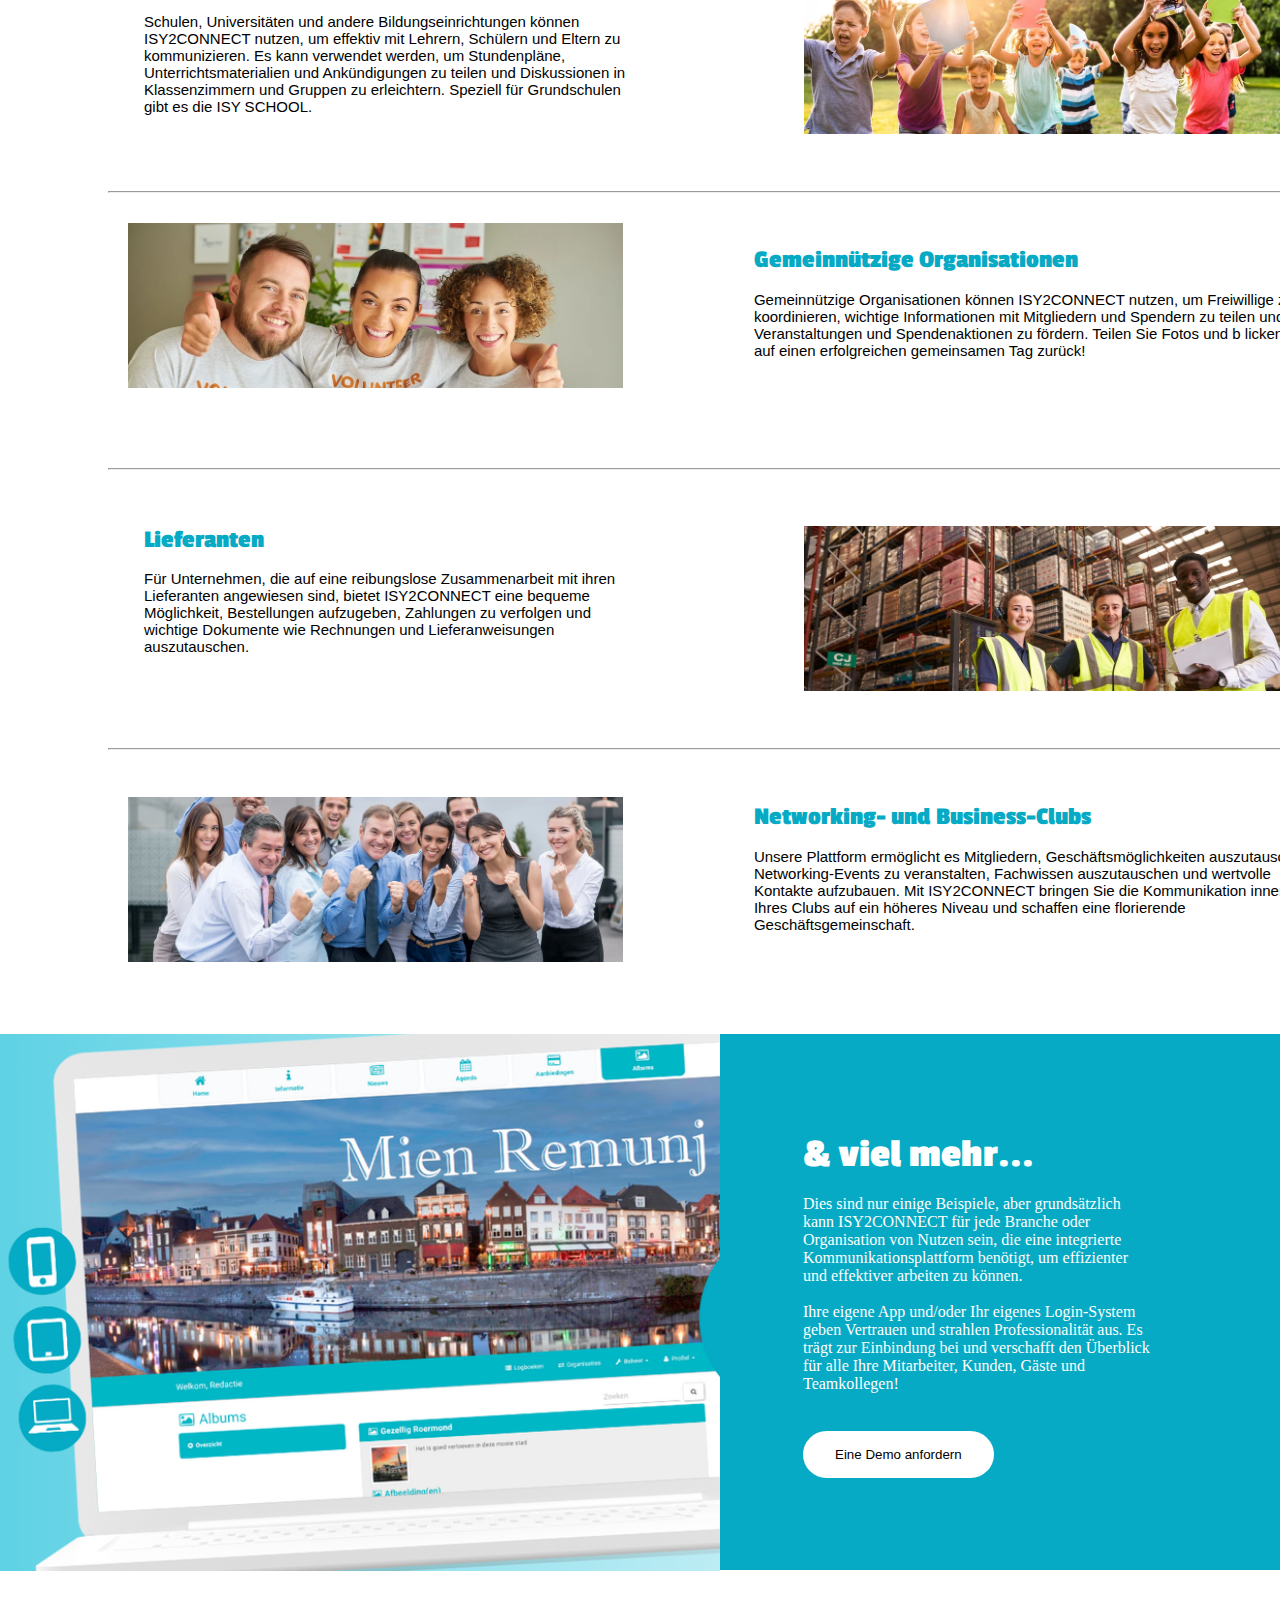
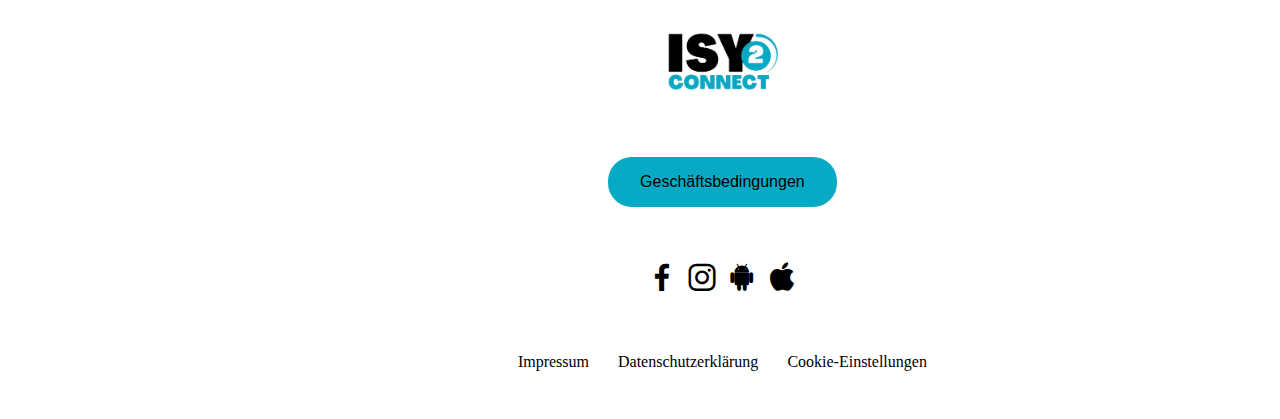
==== commit fb25e58e: "other text" ====
--- a/branches.html
+++ b/branches.html
@@ -79,9 +79,10 @@
                              der Verwaltung von Mannschaftsaufstellungen und der Erleichterung interner Diskussionen zwischen Spielern, Trainern und 
                              Vorstandsmitgliedern unterstützen. Suchen Sie ganz einfach nach einem Spielplan und verpassen Sie nie wieder ein Spiel.
                         </p>
-                            <div class="card-img-2">
-                                <img src="images/branches/sportv.png" alt="" height="165px"></a>
-                            </div>
+                    </div>
+                           
+                    <div class="card-img-2">        
+                        <img src="images/branches/sportv.png" alt="" height="165px"></a> 
                     </div>
                 </div>
 
@@ -113,10 +114,11 @@
                             mit Mitgliedern und Spendern zu teilen und Veranstaltungen und Spendenaktionen zu fördern. Teilen Sie Fotos und b
                             licken Sie auf einen erfolgreichen gemeinsamen Tag zurück!
                         </p>
-                            <div class="card-img-2">
-                                <img src="images/branches/non-profit.png" alt="" height="165px"></a>
-                            </div>
-                    </div>
+                    </div>
+
+                    <div class="card-img-2">
+                        <img src="images/branches/non-profit.png" alt="" height="165px"></a>
+                    </div>                   
                 </div>
 
                 <hr class="hr">
@@ -147,10 +149,11 @@
                                 veranstalten, Fachwissen auszutauschen und wertvolle Kontakte aufzubauen. Mit ISY2CONNECT bringen Sie
                                 die Kommunikation innerhalb Ihres Clubs auf ein höheres Niveau und schaffen eine florierende Geschäftsgemeinschaft.
                         </p>   
+                    </div>
                             <div class="card-img-2">
                                 <img src="images/branches/netwerk.png" alt="" height="165px"></a>
                             </div> 
-                    </div>
+                    
                 </div>
             </div>
         </div>
--- a/css/branches.css
+++ b/css/branches.css
@@ -106,7 +106,7 @@
     display: flex;
     flex-direction: column;
     /*border: 1px solid red;*/
-    width: 90%;
+    width: 100%;
     margin: auto;  
 }
 
@@ -131,7 +131,6 @@
     position: relative;
     z-index: 2;
     box-sizing: border-box;
-    width: 100%;
     margin: 0 auto;
     padding-bottom: 45px;
     order: 2;
@@ -142,7 +141,7 @@
     width: 80%;
    /* border: 1px solid green; */
     margin-top: 1rem;
-    margin-left: 2rem;
+    margin-left: 0rem;
     font-family: 'Roboto', sans-serif;
     white-space: 3px;
     font-size: 15px;
@@ -237,6 +236,22 @@
     }   
 }
 
+@media (min-width: 1000px) {
+    .card-1 {
+        width: 80%;
+    }
+
+    .card-img-1 {
+        margin-right: -2rem;
+    }
+
+    .card-text-1 p {
+        margin-left: 2rem;
+        width: 500px;
+    }
+
+}
+
 @media (max-width: 900px) {
     .card-1 {
         flex-direction: column;
@@ -263,6 +278,7 @@
         width: 100% !important;
         height: auto;
         margin-bottom: 0rem;
+        
     }   
 }
 
@@ -277,13 +293,44 @@
         width: 75%;
     }
 
-
     .card-img-2 img {
         width: 100%;
         height: 100%;
         margin-bottom: 0rem;
     } 
-  }
+
+    .card-text-2 p {
+        width: fit-content;
+        font-size: 20px;
+    }
+
+    .card-text-2 p b {
+        width: fit-content;
+        font-size: 30px;
+    }
+}
+
+@media (min-width: 1000px) {
+    .card-2 {
+        flex-direction: column;
+        width: 80%;
+    }
+
+    .card-img-2 img {
+        width: fit-content;
+        margin-top: -10rem;
+        padding-left: 2rem;
+    } 
+    
+    .card-img-2 {
+        margin-left: -3rem;
+    }
+
+    .card-text-2 p {
+        margin-right: -2rem;
+    }
+}
+
 
   @media (max-width: 900px) {
     .card-2 {
@@ -410,7 +457,7 @@
   }
 
 .hr {
-    width: 80%;
+    width: 85%;
     /*align: center;*/
 }
     
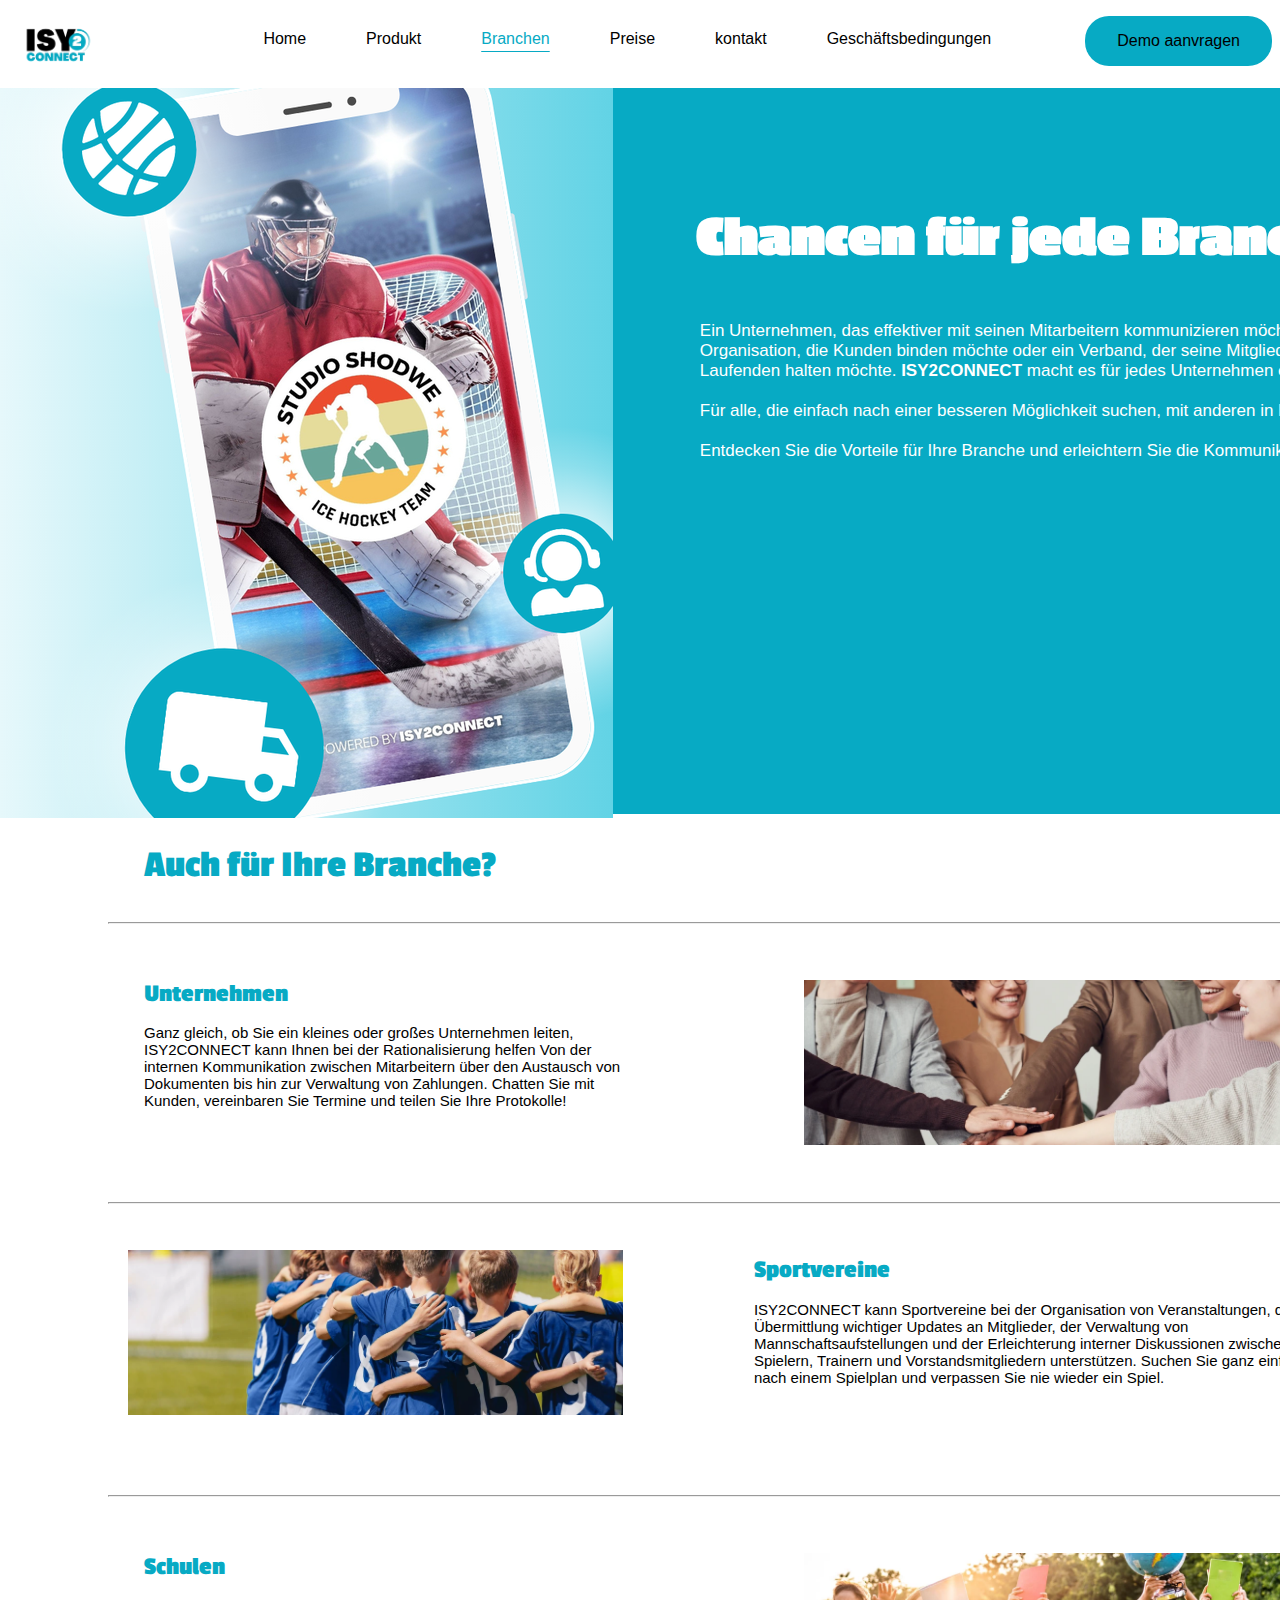
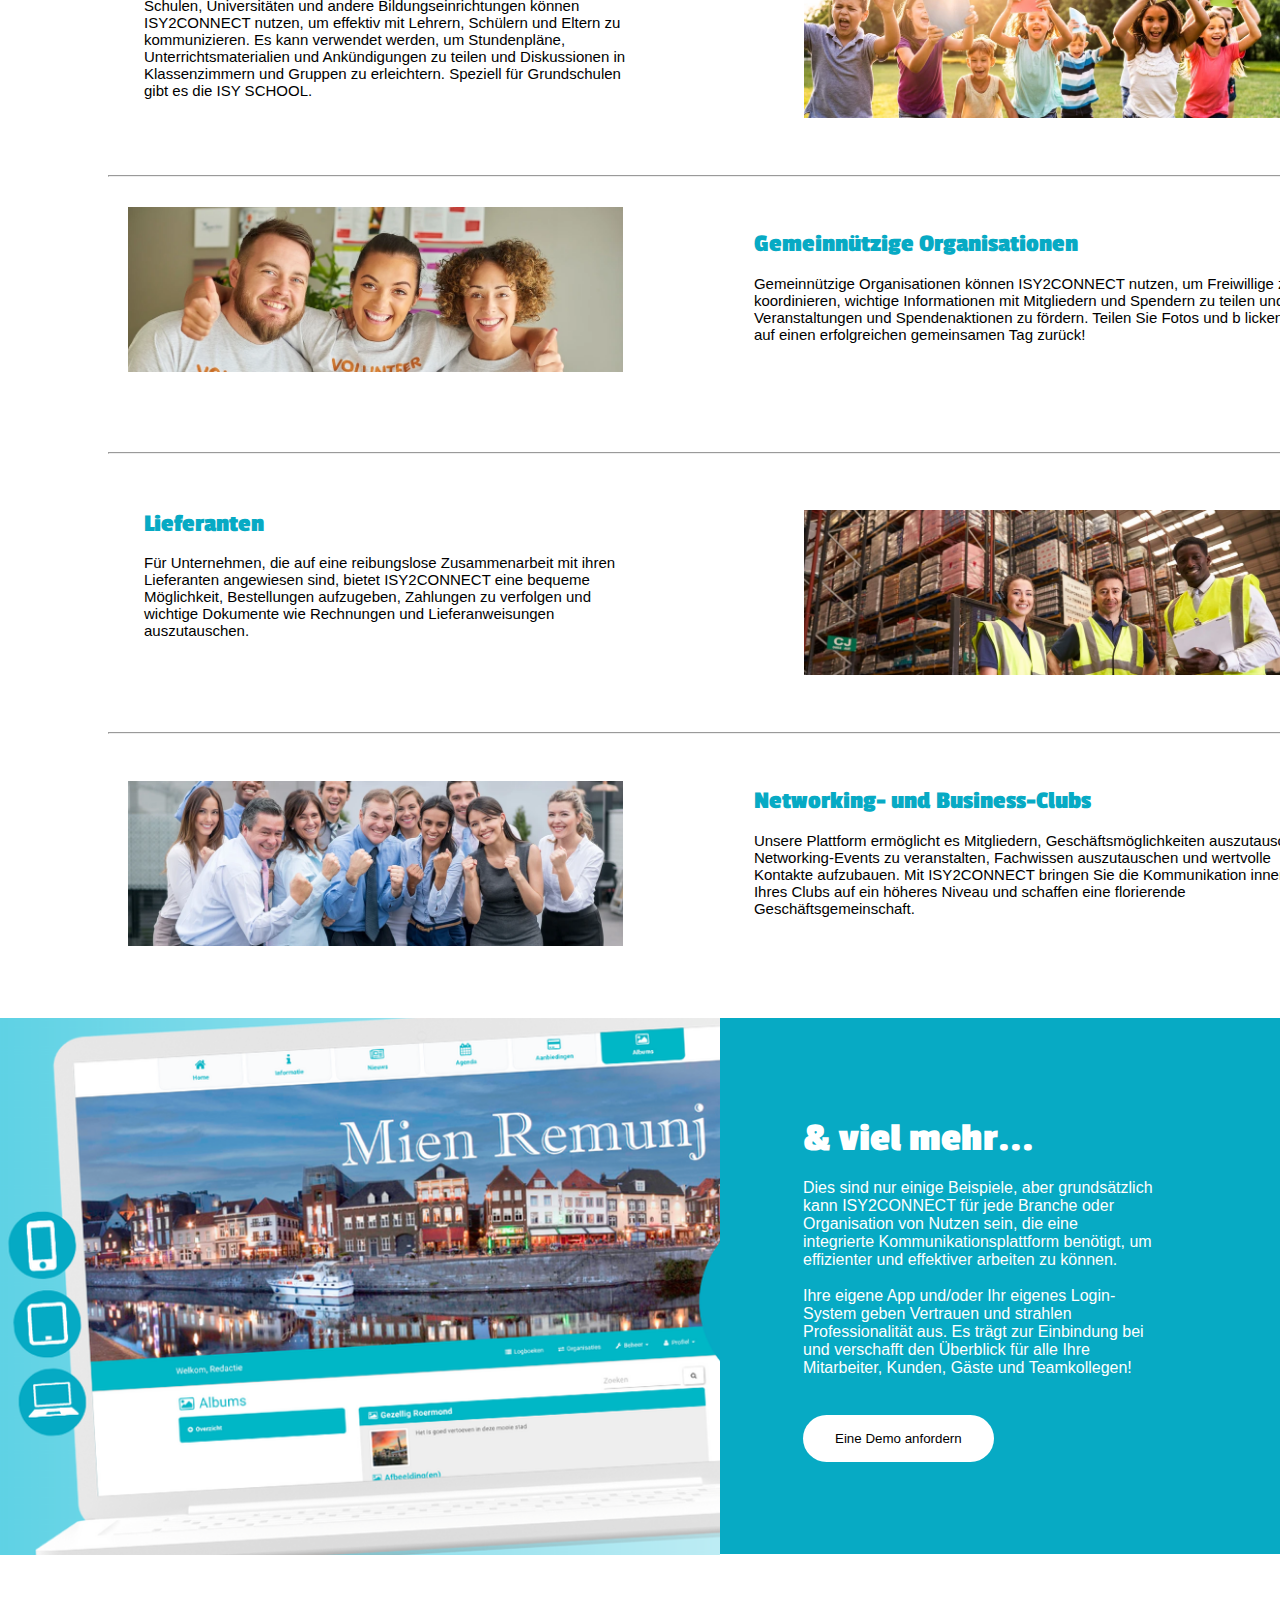
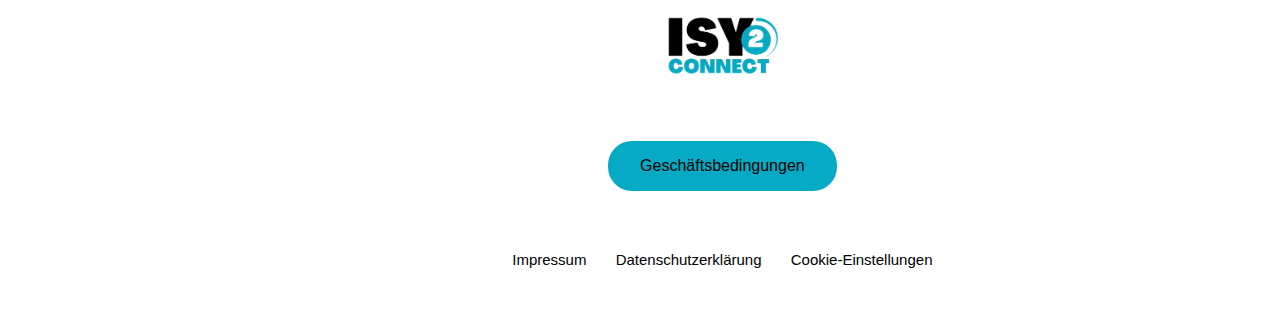
==== commit 3177f82c: "." ====
--- a/branches.html
+++ b/branches.html
@@ -20,10 +20,11 @@
                 <ul class="menu">
                     <li><a href="index.html">Home</a></li>
                     <li><a href="product.html">Produkt</a></li>
-                    <li><a href="branches.html">Branchen</a></li>
+                    <li class="active"><a href="branches.html">Branchen</a></li>
                     <li><a href="prijzen.html">Preise</a></li>
                     <li><a href="contact.html">kontakt</a></li>
                     <li><a href="voorwaarden.html">Geschäftsbedingungen</a></li>
+                    <button class="btn"><a href="contact.html">Demo aanvragen</a></button>
                 </ul>
     </header>
 
@@ -198,12 +199,12 @@
                 <button class="footer-button"><a href="voorwaarden.html">Geschäftsbedingungen</a></button>
 
                     
-                <div id="icons">
+               <!--- <div id="icons">
                     <a href=""><i class='bx bxl-facebook bx-md'></i></a>
                     <a href=""><i class='bx bxl-instagram bx-md'></i></a>
                     <a href=""><i class='bx bxl-android bx-md'></i></a>
                     <a href=""><i class='bx bxl-apple bx-md'></i></a>
-                </div>
+                </div> -->
 
                 <div id="footer-text">
                     <a href="impressum.html">Impressum</a>
--- a/css/style.css
+++ b/css/style.css
@@ -29,7 +29,7 @@
       position: fixed;
       width: 100%;
       z-index: 3;
-      height: 6rem;
+      height: 5.5rem;
     }
     
   .header ul {
@@ -44,16 +44,28 @@
     display: block;
     padding: 20px 20px;
     text-decoration: none;
-  }
-  
-  .header li   a:hover,
-  .header .menu-btn:hover {
-    background-color: #f4f4f4;
-  }
-
-  .header .li .active {
-    color: #000;
-  }
+    font-family: 'Source Sans 3', sans-serif;
+  }
+
+  .header .btn {
+      border: none;
+      background-color: var(--main-color);
+      padding: 16px 32px;
+      text-align: center;
+      text-decoration: none;
+      display: inline-block;
+      font-size: 16px;
+      margin: 1rem 8px;
+      cursor: pointer;
+      border-radius: 1.5rem;
+      margin-left: 4rem;
+  }
+  
+  .header .menu  :hover{
+    color: var(--main-color);
+
+    line-height: 1.5;
+}
   
   .header .logo {
     float: left;
@@ -65,14 +77,6 @@
     margin-top: 10px  ;
   }
 
- /* .logo {
-    position: absolute;
-    top: 12px; 
-    background-repeat: no-repeat;
-    background-size: contain;
-    margin: 0 auto;
- } 
-
   /* ==== menu ==== */
   
   .header .menu {
@@ -81,8 +85,14 @@
     transition: max-height .2s ease-out;
   }
   
-  /* ==== menu icon ==== */ 
-  
+  /* ==== menu icon ==== */
+  
+.header .menu .active  a{
+    color: #07aac4;
+    text-decoration: underline;
+    text-underline-offset: 7px;
+}
+
   .header .menu-icon {
     cursor: pointer;
     display: inline-block;
@@ -204,6 +214,9 @@
 
 
 #text1 p {
+  font-family: 'Source Sans 3', sans-serif;
+  color: #323335;
+  font-size: 15px;
   padding-left: 60px;
   height: 100px;
   width: 450px;
@@ -230,7 +243,9 @@
 }
 
 #text2 p {
-  
+  font-family: 'Source Sans 3', sans-serif;
+  color: #323335;
+  font-size: 15px;
   padding-top: 4rem;
   padding-left: 60px;
   height: 100px;
@@ -245,6 +260,9 @@
 }
 
 #text3 li {
+  font-family: 'Source Sans 3', sans-serif;
+  color: #323335;
+  font-size: 15px;
   padding-left: 100px;
   padding-top: 3rem;
   margin: -20px;
@@ -286,6 +304,9 @@
 }
 
 #text4 p {
+  font-family: 'Source Sans 3', sans-serif;
+  color: #323335;
+  font-size: 15px;
   padding-top: 4rem;
   padding-left: 80px;
   height: 100px;
@@ -312,6 +333,9 @@
 }
 
 #text5 li {
+  font-family: 'Source Sans 3', sans-serif;
+  color: #323335;
+  font-size: 15px;
   padding-left: 100px;
   padding-top: 3rem;
   margin: -20px;
@@ -385,12 +409,15 @@
 }
 
 #text6 b h3 {
-  padding-top: -2rem;
-  font-size: 20px;
+  font-family: 'Passion One', sans-serif; 
+  padding-top: 3rem;
+  font-size: 30px;
 }
 
 #text6 p {
-  padding-top: 1rem;
+  padding-top: 0.5rem;
+  font-family: 'Source Sans 3', sans-serif;
+  font-size: 15px;
 }
 
 .button-demo {
@@ -525,7 +552,14 @@
 }
 
 #footer-text {
+  font-family: 'Source Sans 3', sans-serif;
+  color: #323335;
+  font-size: 15px;
   margin-top: .5rem;
   padding: 3rem;
   word-spacing: 25px;
 }
+
+#footer-text a:hover {
+  color: #07aac4; 
+}--- a/css/branches.css
+++ b/css/branches.css
@@ -11,7 +11,7 @@
   
 .img-branches {    
     display: flex;
-    margin-top: 6rem;
+    margin-top: 5rem;
     width: 100%;
     background-size: 100% 100%;
 
@@ -58,7 +58,7 @@
     margin-top: 2rem;
     margin-left: 1.5rem;
     font-size: 17px;
-    font-family: 'Roboto', sans-serif;
+    font-family: 'Source Sans 3', sans-serif;
     font: 200;
 }
 
@@ -142,7 +142,7 @@
    /* border: 1px solid green; */
     margin-top: 1rem;
     margin-left: 0rem;
-    font-family: 'Roboto', sans-serif;
+    font-family: 'Source Sans 3', sans-serif;
     white-space: 3px;
     font-size: 15px;
 }
@@ -181,7 +181,7 @@
 
 .card-text-2 p {
    /* border: 1px solid green; */
-    font-family: 'Roboto', sans-serif;
+    font-family: 'Source Sans 3', sans-serif;
     white-space: 3px;
     width: 50%;
     float:inline-end;
@@ -404,7 +404,7 @@
     margin-left: 5rem;
     padding-top: 5rem;
     margin-bottom: 8rem;
-
+    font-family: 'Source Sans 3', sans-serif;
 }
 
 .img-br-text p b {
@@ -458,6 +458,5 @@
 
 .hr {
     width: 85%;
-    /*align: center;*/
 }
     
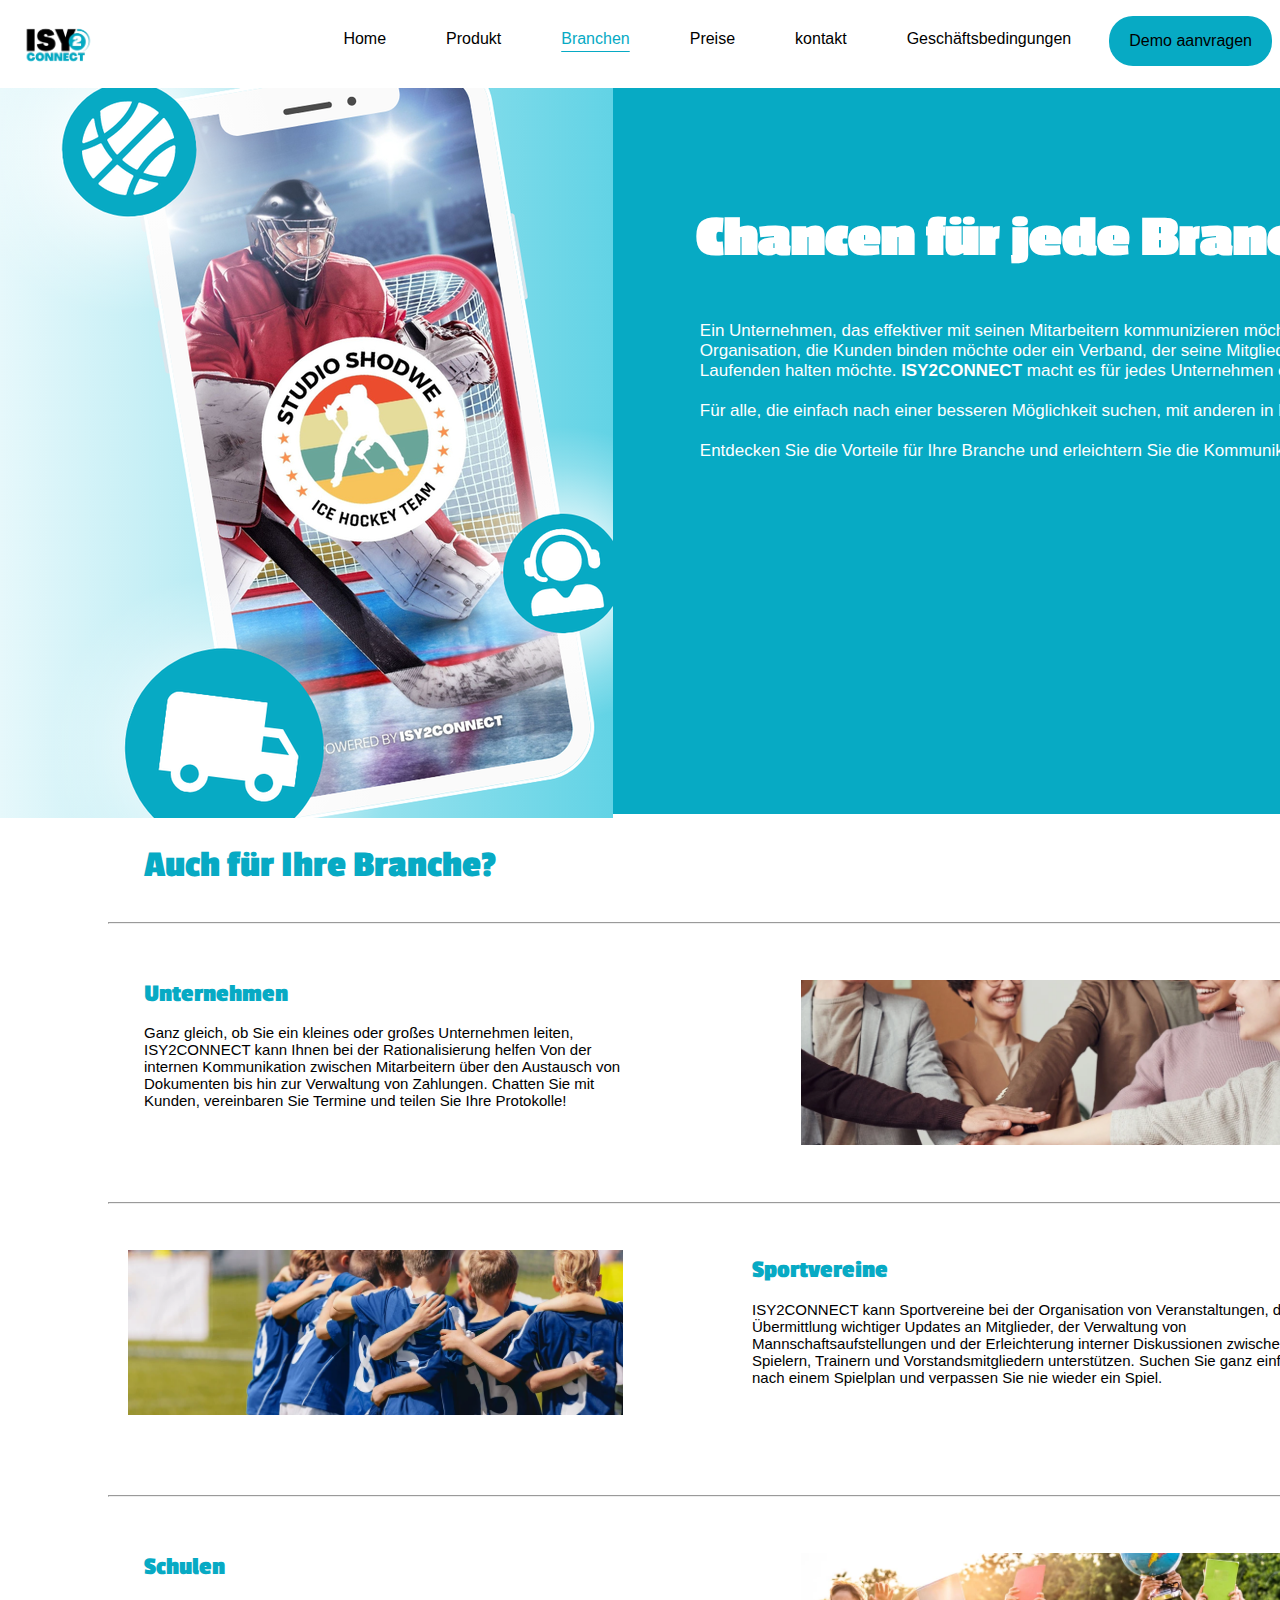
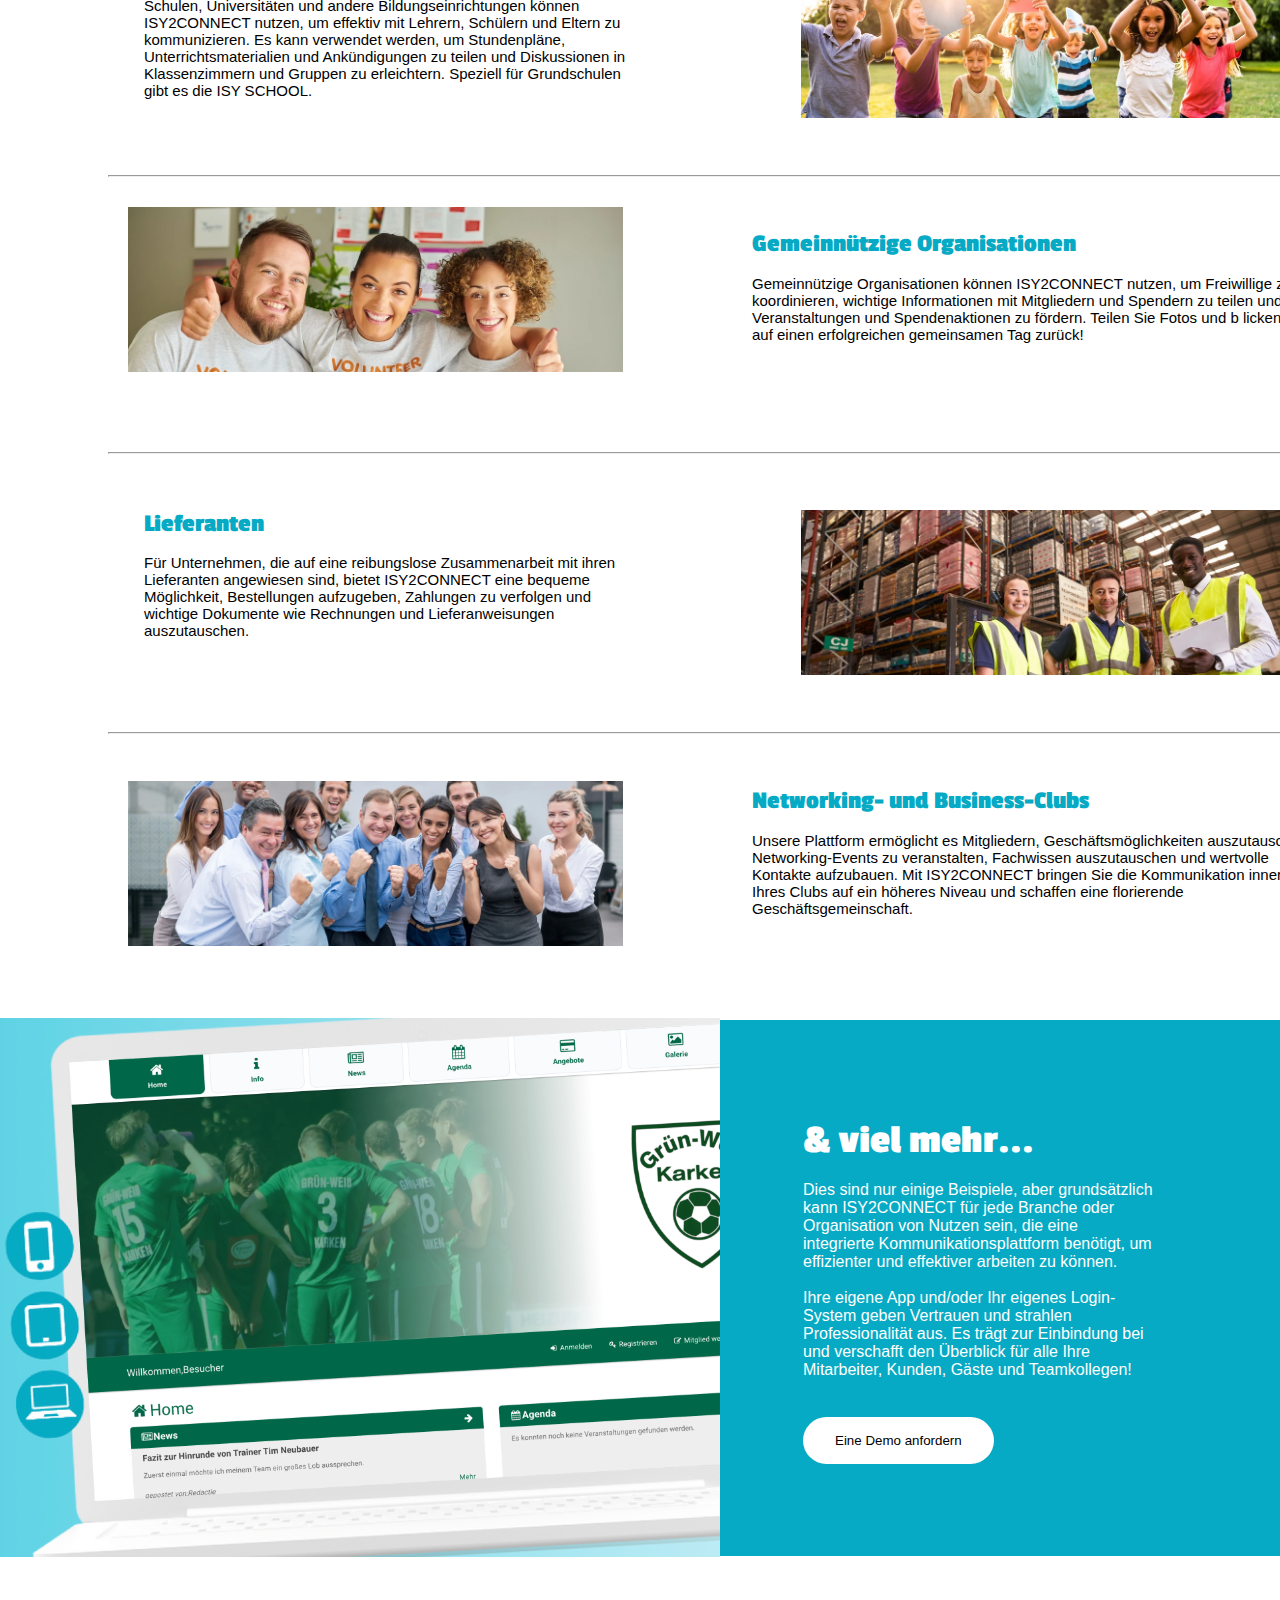
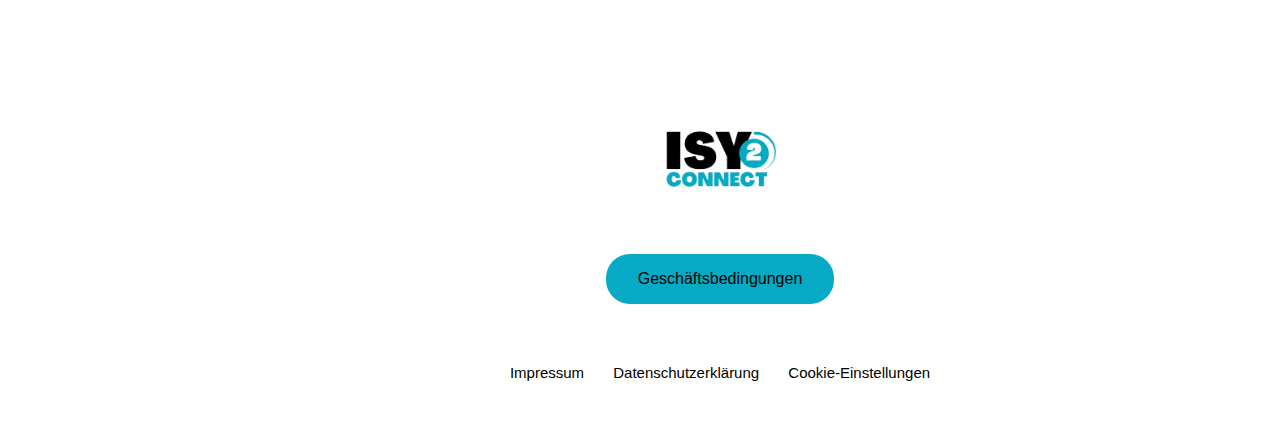
==== commit 54985523: "new images" ====
--- a/branches.html
+++ b/branches.html
@@ -159,7 +159,7 @@
             </div>
         </div>
 
-            <img class="img-br" src="images/branches/img (1).png" alt="" ><br> 
+            <img class="img-br" src="images/Screenshot 2024-02-20 at 13.56.01.png" alt="" ><br> 
 
             <div class="img-br-text">
                 <p>
--- a/css/style.css
+++ b/css/style.css
@@ -50,7 +50,7 @@
   .header .btn {
       border: none;
       background-color: var(--main-color);
-      padding: 16px 32px;
+      padding: 16px 20px;
       text-align: center;
       text-decoration: none;
       display: inline-block;
@@ -58,9 +58,9 @@
       margin: 1rem 8px;
       cursor: pointer;
       border-radius: 1.5rem;
-      margin-left: 4rem;
-  }
-  
+  }
+
+
   .header .menu  :hover{
     color: var(--main-color);
 
@@ -481,15 +481,25 @@
   }
 }
 
-/*.img2 {
-  margin-left: 40rem;
-  margin-top: -31rem;
-  border-style: solid;
-  height: 31rem;
-  background-repeat: no-repeat;
-  background-attachment: fixed;
-  max-width: 100%;
-} */
+.img2 {
+  padding-left: 50rem;
+  margin-top: -33rem;
+  height: 35rem;
+  max-width: fit-content;
+  display: flex;
+} 
+
+@media (max-width: 1050px) {
+  .img2 img {
+    display: none;
+    }
+  }
+
+@media (max-width: 768px) {
+  .img2  {
+      display: none;
+    }
+  }
 
 .img3 {
   margin-left: 5rem;
@@ -521,10 +531,13 @@
   box-sizing: border-box;
   height: 50px;
   margin-bottom: 0px;
-}
-
-.footer-img {
-  margin-top: 3rem;
+  margin-top: 10rem;
+}
+
+.footer-logo {
+  margin-left: 2rem;
+  height: auto;
+  width: 130px;
 }
 
 .footer-button {
--- a/css/branches.css
+++ b/css/branches.css
@@ -35,7 +35,7 @@
 
 #text1 {
     height: 46.2rem;
-    width: 52rem;
+    width: 51.7rem;
     border-style: solid;
     border-color: var(--main-color);
     margin-left: 38.3rem;
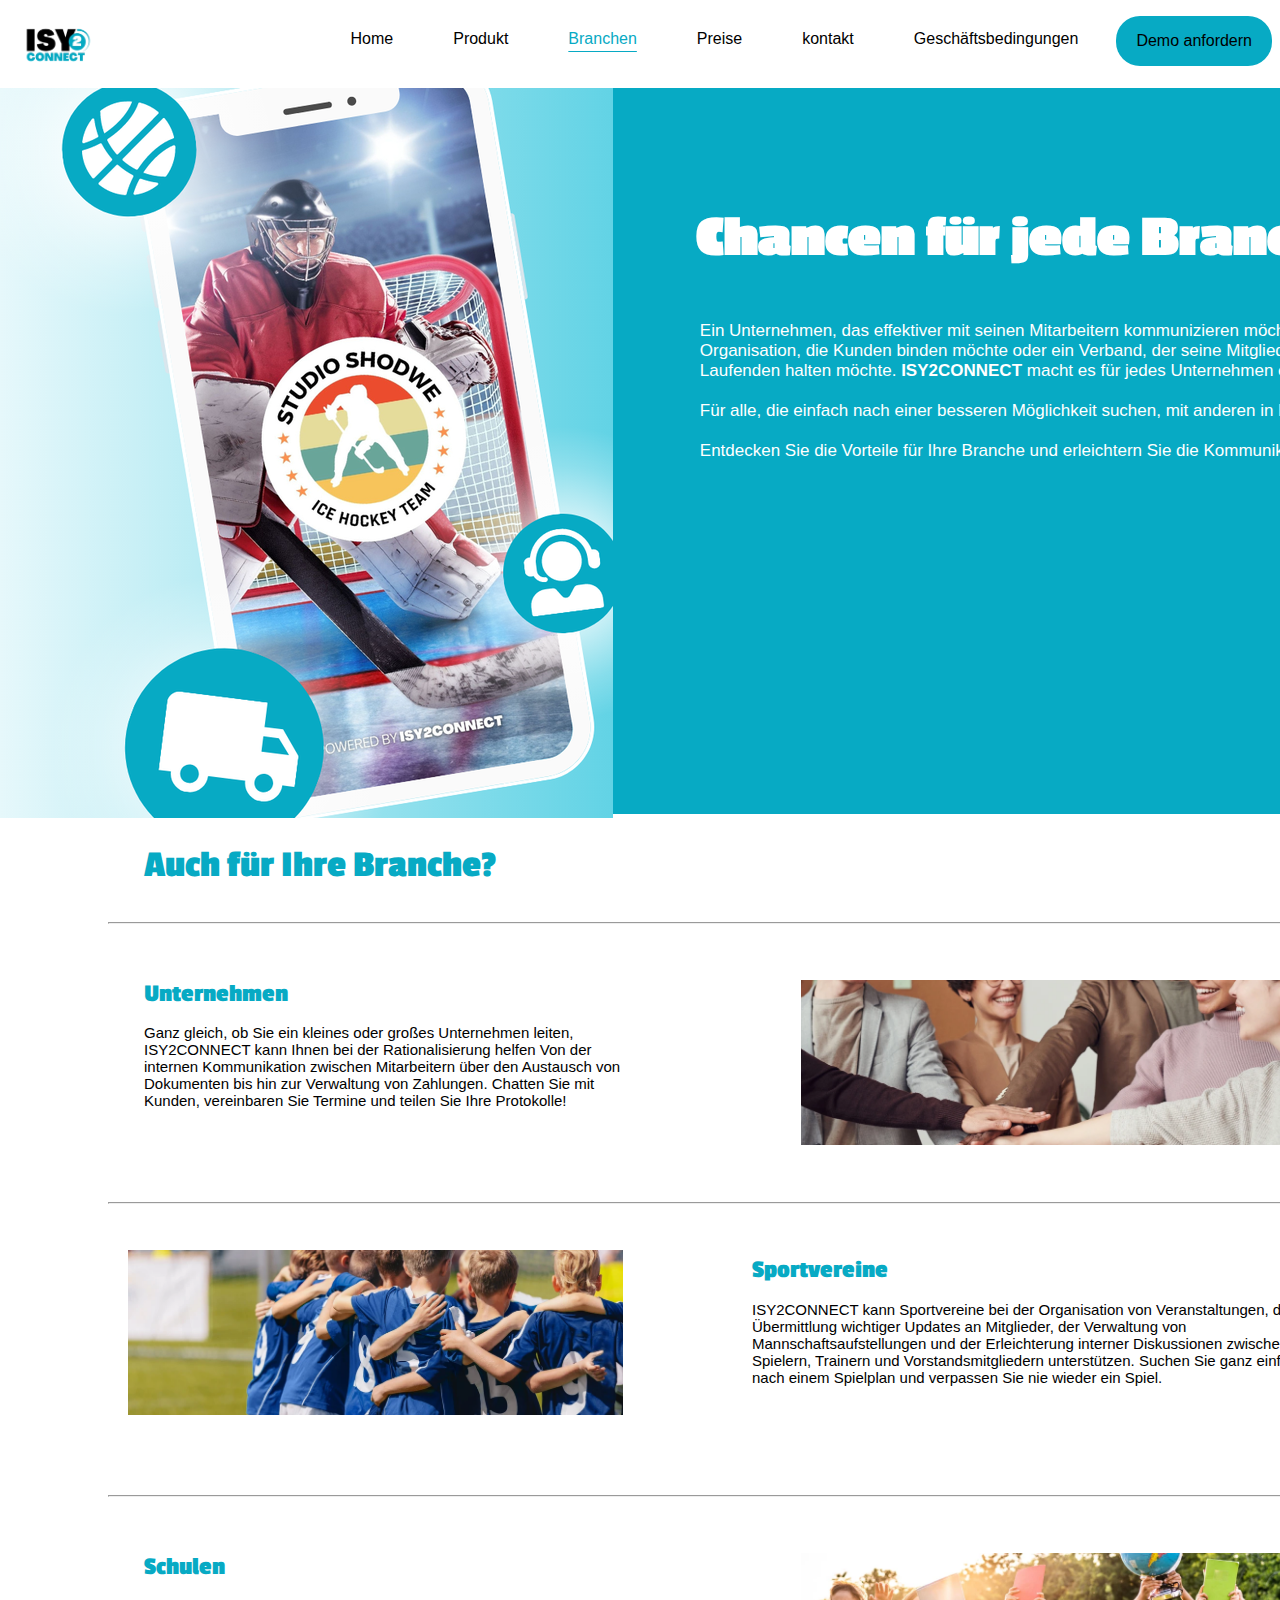
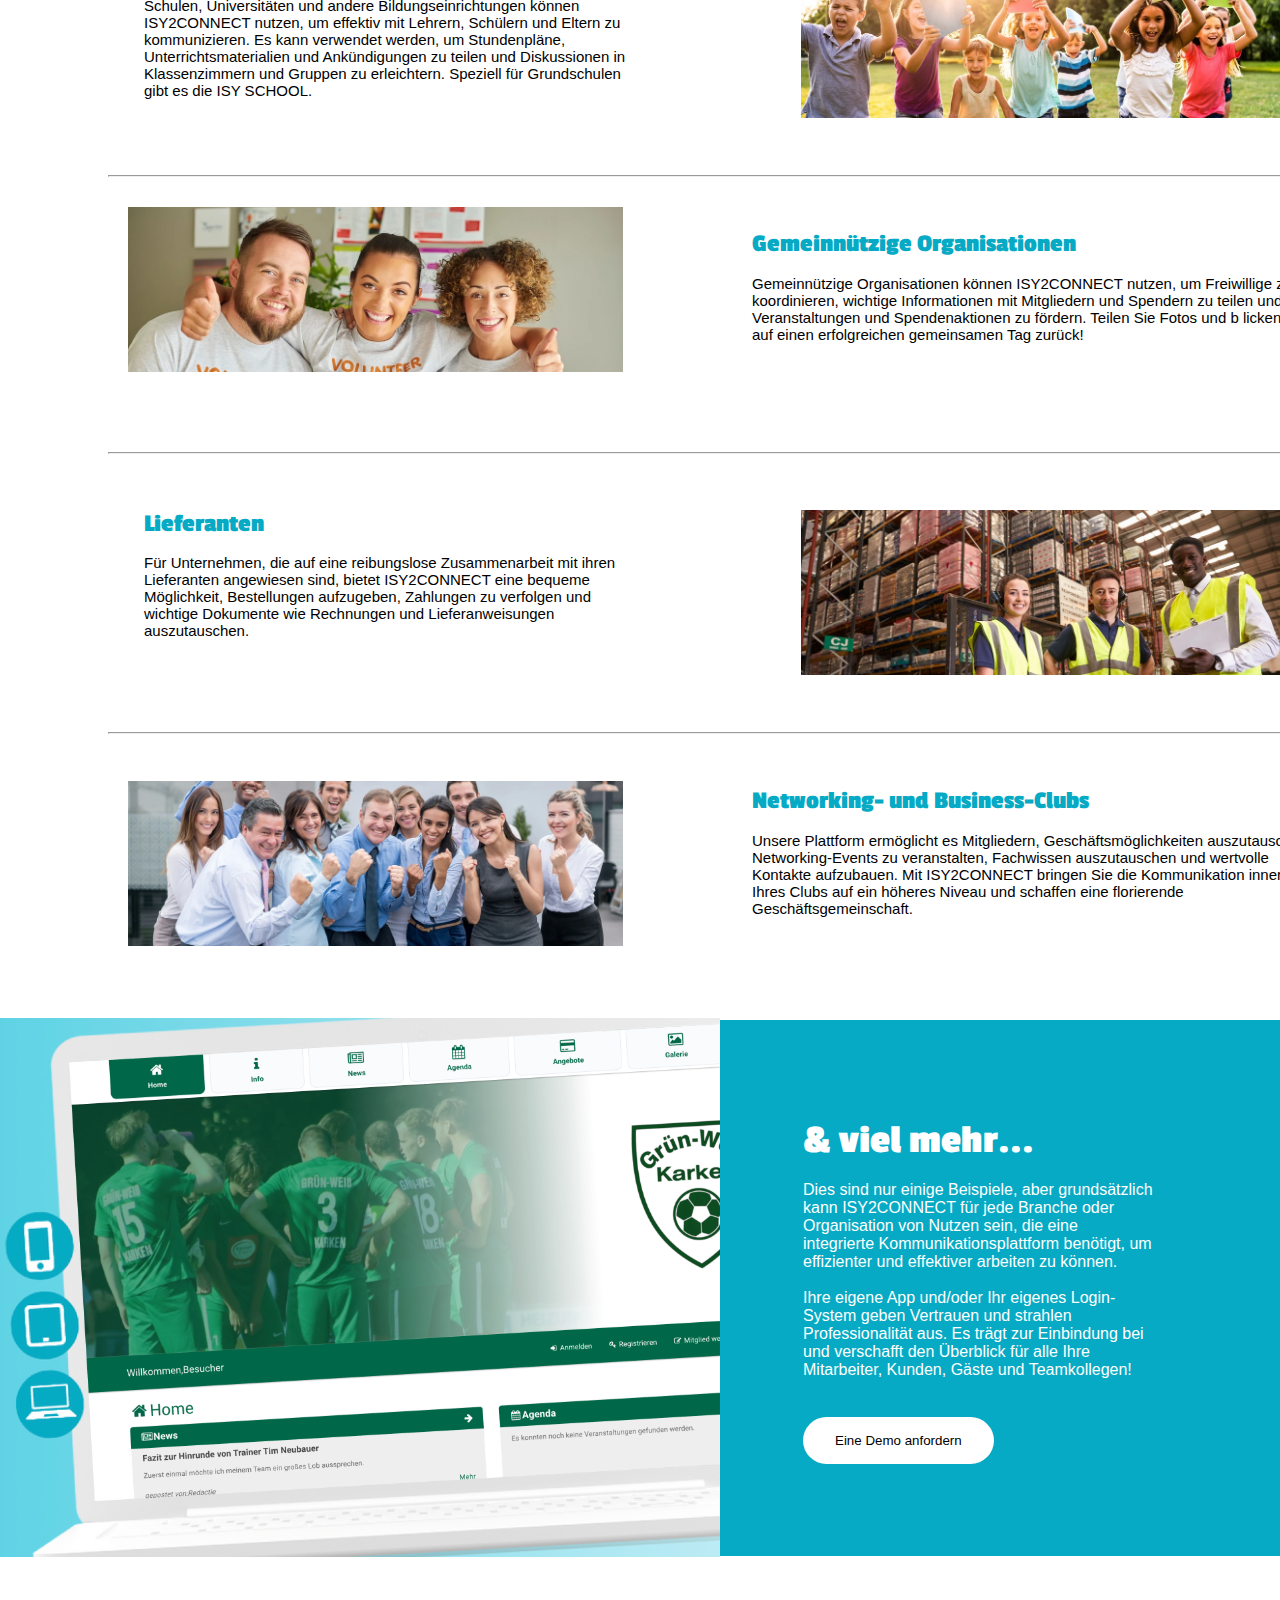
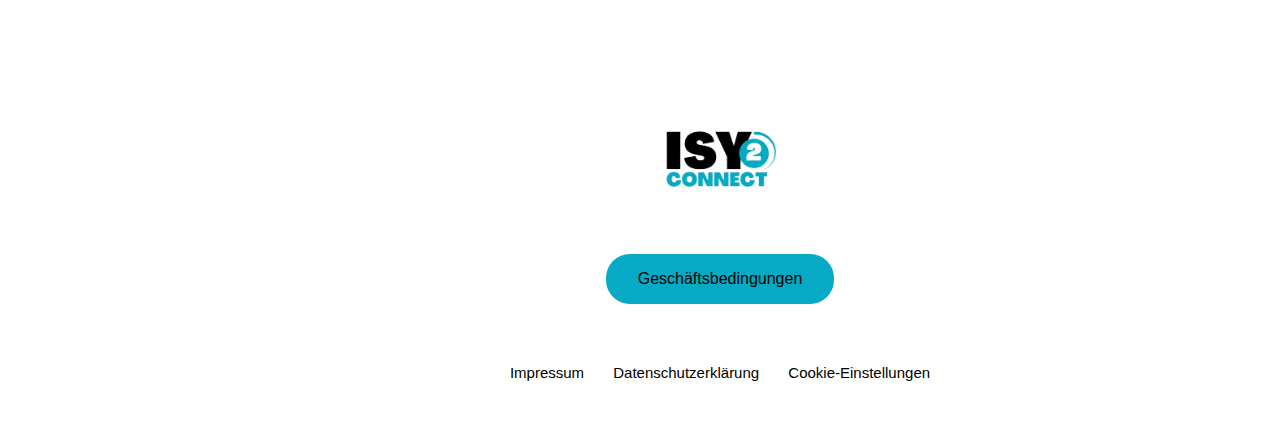
==== commit 3afa6ceb: "img files + names" ====
--- a/branches.html
+++ b/branches.html
@@ -24,7 +24,7 @@
                     <li><a href="prijzen.html">Preise</a></li>
                     <li><a href="contact.html">kontakt</a></li>
                     <li><a href="voorwaarden.html">Geschäftsbedingungen</a></li>
-                    <button class="btn"><a href="contact.html">Demo aanvragen</a></button>
+                    <button class="btn"><a href="contact.html">Demo anfordern</a></button>
                 </ul>
     </header>
 
@@ -159,7 +159,7 @@
             </div>
         </div>
 
-            <img class="img-br" src="images/Screenshot 2024-02-20 at 13.56.01.png" alt="" ><br> 
+            <img class="img-br" src="images/branches/branches2.png" alt="" ><br> 
 
             <div class="img-br-text">
                 <p>
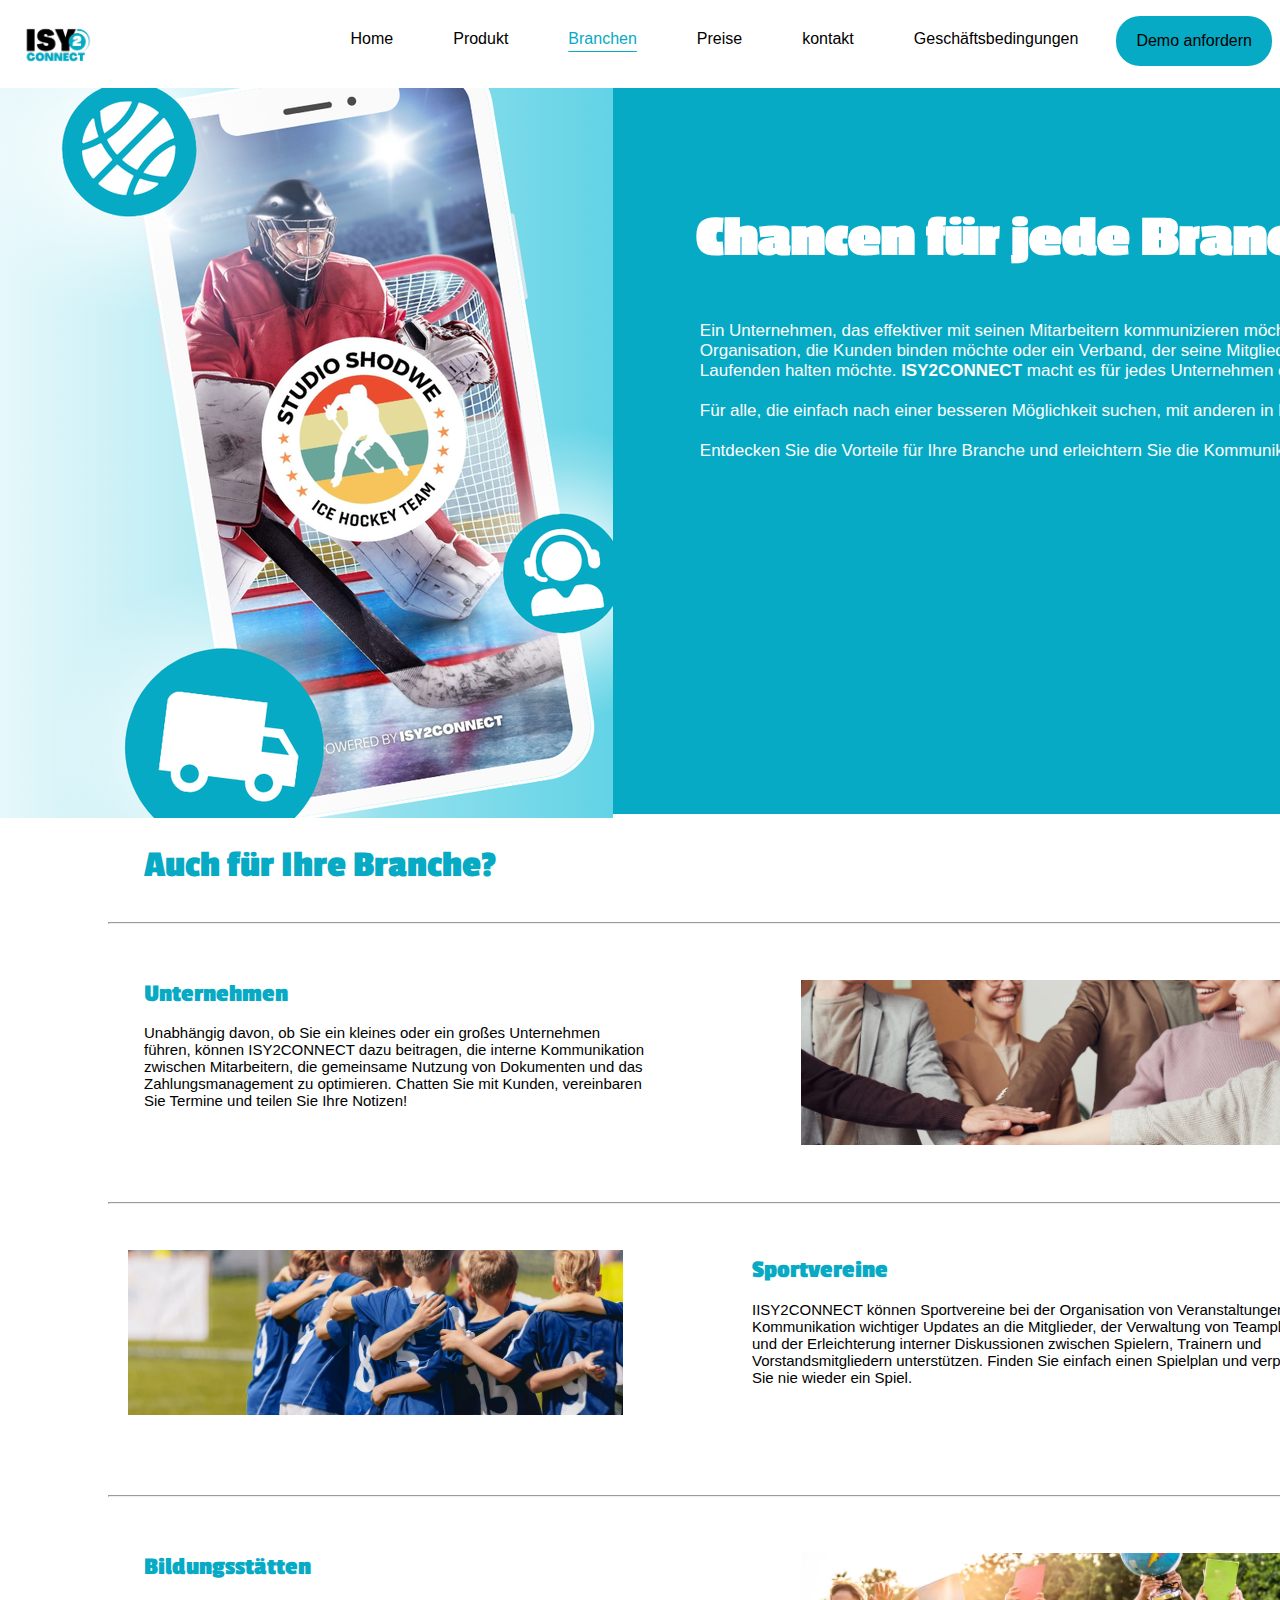
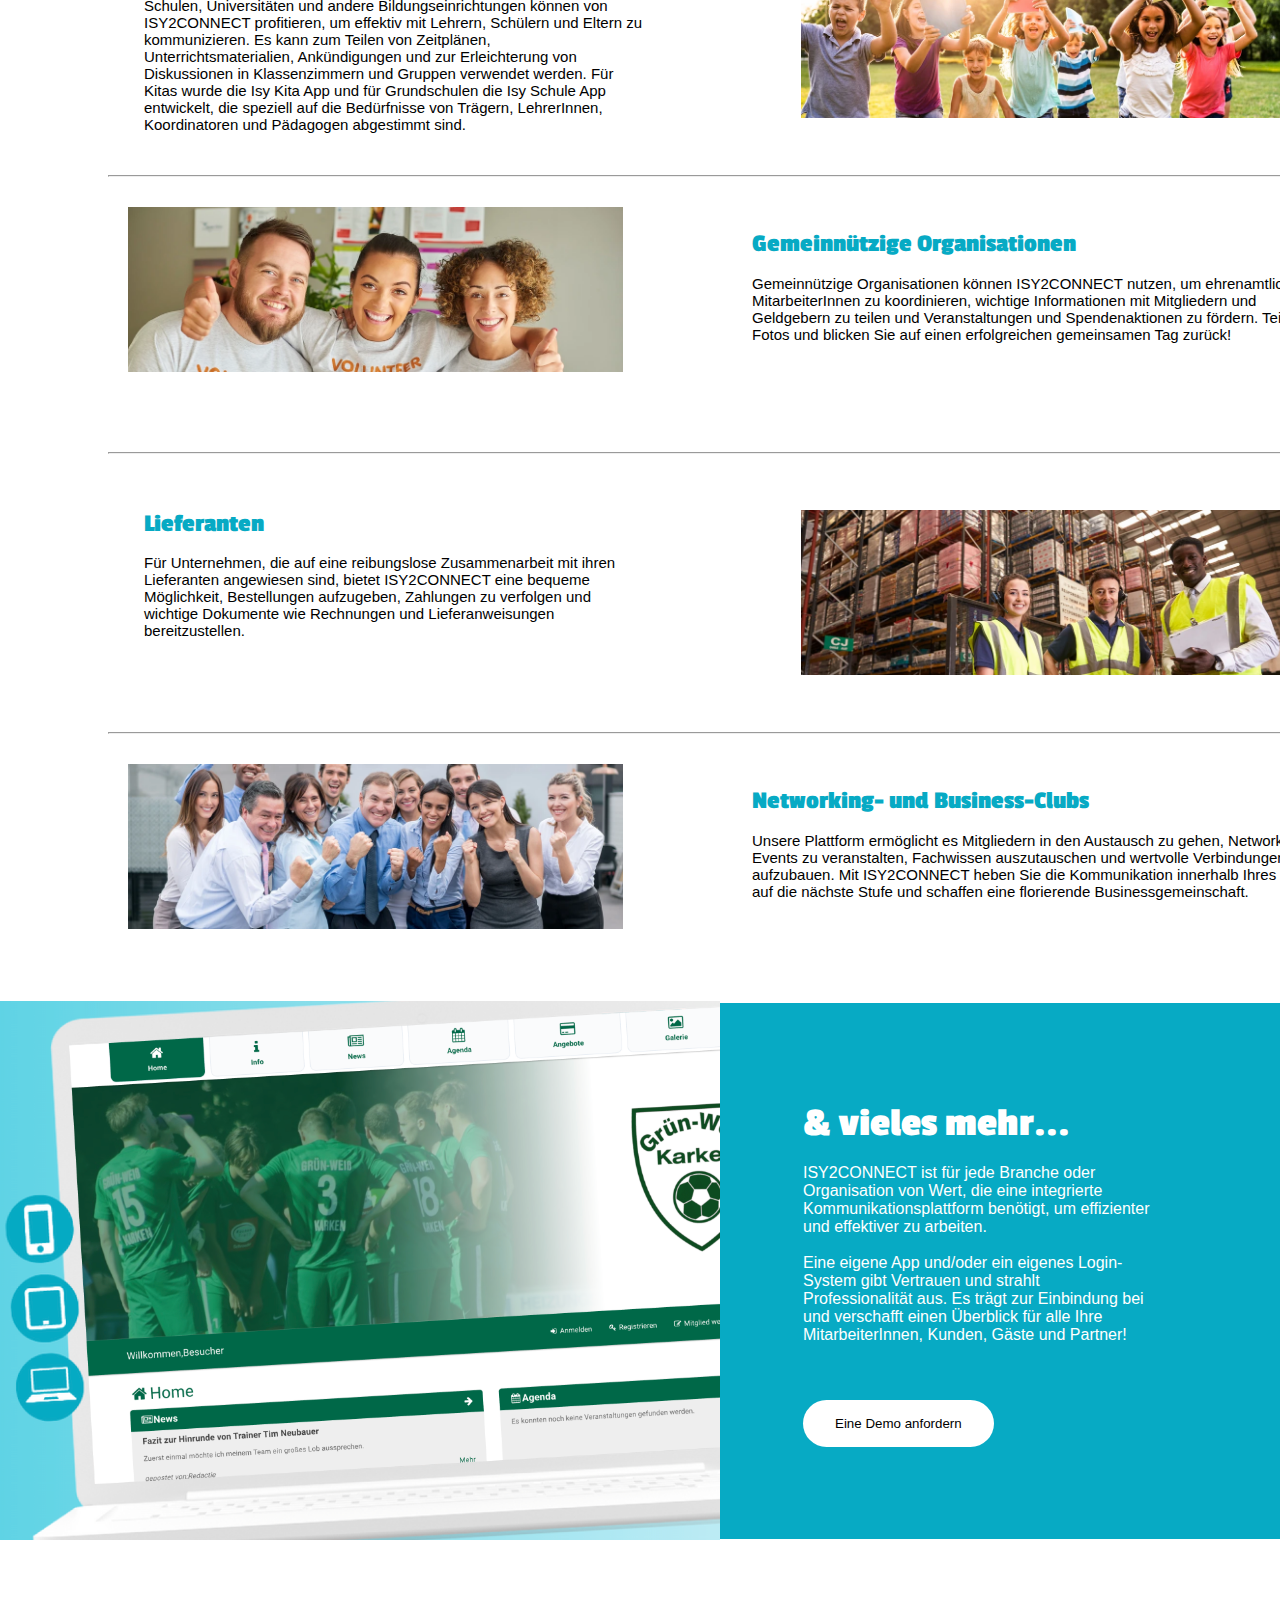
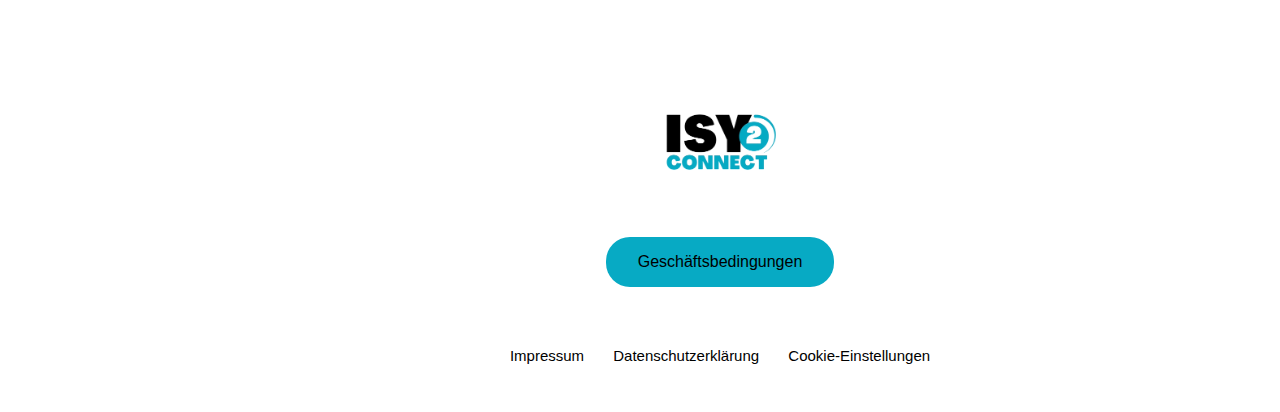
==== commit 7d3bff03: "." ====
--- a/branches.html
+++ b/branches.html
@@ -9,12 +9,12 @@
     
     <link rel="stylesheet" a href="css/style.css">
     <link rel="stylesheet" a href="css/branches.css">  
-    <title>Branches | Isy2connenct</title>
+    <title>Branchen | Isy2connenct</title>
 </head>
 <body>
             
     <header class="header">
-        <a href="index.html"><img src="images/Logo-transparant.png" class="logo"></a>
+        <a href="index.html"><img src="images/home/Logo-transparant.png" class="logo"></a>
         <input class="menu-btn" type="checkbox" id="menu-btn" />
             <label class="menu-icon" for="menu-btn"><span class="navicon"></span></label>
                 <ul class="menu">
@@ -62,9 +62,8 @@
                     </div>
                     <div class="card-text-1">
                         <b>Unternehmen</b>
-                            <p>Ganz gleich, ob Sie ein kleines oder großes Unternehmen leiten, ISY2CONNECT kann Ihnen bei der Rationalisierung helfen
-                            Von der internen Kommunikation zwischen Mitarbeitern über den Austausch von Dokumenten bis hin zur Verwaltung von Zahlungen.
-                            Chatten Sie mit Kunden, vereinbaren Sie Termine und teilen Sie Ihre Protokolle!
+                            <p>
+                                Unabhängig davon, ob Sie ein kleines oder ein großes Unternehmen führen, können ISY2CONNECT dazu beitragen, die interne Kommunikation zwischen Mitarbeitern, die gemeinsame Nutzung von Dokumenten und das Zahlungsmanagement zu optimieren. Chatten Sie mit Kunden, vereinbaren Sie Termine und teilen Sie Ihre Notizen!
                             </p>
                     </div>
                 </div>
@@ -76,9 +75,7 @@
                        <p> 
                             <b>Sportvereine</b> 
                             <br><br>
-                             ISY2CONNECT kann Sportvereine bei der Organisation von Veranstaltungen, der Übermittlung wichtiger Updates an Mitglieder,
-                             der Verwaltung von Mannschaftsaufstellungen und der Erleichterung interner Diskussionen zwischen Spielern, Trainern und 
-                             Vorstandsmitgliedern unterstützen. Suchen Sie ganz einfach nach einem Spielplan und verpassen Sie nie wieder ein Spiel.
+                             IISY2CONNECT können Sportvereine bei der Organisation von Veranstaltungen, der Kommunikation wichtiger Updates an die Mitglieder, der Verwaltung von Teamplänen und der Erleichterung interner Diskussionen zwischen Spielern, Trainern und Vorstandsmitgliedern unterstützen. Finden Sie einfach einen Spielplan und verpassen Sie nie wieder ein Spiel.
                         </p>
                     </div>
                            
@@ -94,11 +91,8 @@
                         <img src="images/branches/scholen.png" alt="" height="165px"></a>
                     </div>
                     <div class="card-text-1">
-                        <b>Schulen</b>
-                            <p>Schulen, Universitäten und andere Bildungseinrichtungen können ISY2CONNECT nutzen, um effektiv mit Lehrern, 
-                            Schülern und Eltern zu kommunizieren. Es kann verwendet werden, um Stundenpläne, Unterrichtsmaterialien und 
-                            Ankündigungen zu teilen und Diskussionen in Klassenzimmern und Gruppen zu erleichtern. Speziell für Grundschulen 
-                            gibt es die ISY SCHOOL.
+                        <b>Bildungsstätten</b>
+                            <p>Schulen, Universitäten und andere Bildungseinrichtungen können von ISY2CONNECT profitieren, um effektiv mit Lehrern, Schülern und Eltern zu kommunizieren. Es kann zum Teilen von Zeitplänen, Unterrichtsmaterialien, Ankündigungen und zur Erleichterung von Diskussionen in Klassenzimmern und Gruppen verwendet werden. Für Kitas wurde die Isy Kita App und für Grundschulen die Isy Schule App entwickelt, die speziell auf die Bedürfnisse von Trägern, LehrerInnen, Koordinatoren und Pädagogen abgestimmt sind.
                             </p>
                     </div>
                </div>
@@ -111,9 +105,7 @@
                         <p>
                             <b>Gemeinnützige Organisationen</b>
                             <br><br>
-                            Gemeinnützige Organisationen können ISY2CONNECT nutzen, um Freiwillige zu koordinieren, wichtige Informationen 
-                            mit Mitgliedern und Spendern zu teilen und Veranstaltungen und Spendenaktionen zu fördern. Teilen Sie Fotos und b
-                            licken Sie auf einen erfolgreichen gemeinsamen Tag zurück!
+                            Gemeinnützige Organisationen können ISY2CONNECT nutzen, um ehrenamtliche MitarbeiterInnen zu koordinieren, wichtige Informationen mit Mitgliedern und Geldgebern zu teilen und Veranstaltungen und Spendenaktionen zu fördern. Teilen Sie Fotos und blicken Sie auf einen erfolgreichen gemeinsamen Tag zurück!
                         </p>
                     </div>
 
@@ -131,9 +123,8 @@
                     <div class="card-text-1">
                         
                         <b>Lieferanten</b>
-                            <p>Für Unternehmen, die auf eine reibungslose Zusammenarbeit mit ihren Lieferanten angewiesen sind, bietet
-                                ISY2CONNECT eine bequeme Möglichkeit, Bestellungen aufzugeben, Zahlungen zu verfolgen und wichtige 
-                                Dokumente wie Rechnungen und Lieferanweisungen auszutauschen.
+                            <p>
+                                Für Unternehmen, die auf eine reibungslose Zusammenarbeit mit ihren Lieferanten angewiesen sind, bietet ISY2CONNECT eine bequeme Möglichkeit, Bestellungen aufzugeben, Zahlungen zu verfolgen und wichtige Dokumente wie Rechnungen und Lieferanweisungen bereitzustellen.
                             </p>
                     </div>
                 </div>
@@ -146,9 +137,7 @@
                         <p>
                             <b>Networking- und Business-Clubs</b>
                             <br><br>
-                                Unsere Plattform ermöglicht es Mitgliedern, Geschäftsmöglichkeiten auszutauschen, Networking-Events zu 
-                                veranstalten, Fachwissen auszutauschen und wertvolle Kontakte aufzubauen. Mit ISY2CONNECT bringen Sie
-                                die Kommunikation innerhalb Ihres Clubs auf ein höheres Niveau und schaffen eine florierende Geschäftsgemeinschaft.
+                            Unsere Plattform ermöglicht es Mitgliedern in den Austausch zu gehen, Networking-Events zu veranstalten, Fachwissen auszutauschen und wertvolle Verbindungen aufzubauen. Mit ISY2CONNECT heben Sie die Kommunikation innerhalb Ihres Clubs auf die nächste Stufe und schaffen eine florierende Businessgemeinschaft.
                         </p>   
                     </div>
                             <div class="card-img-2">
@@ -163,13 +152,11 @@
 
             <div class="img-br-text">
                 <p>
-                    <b> & viel mehr...</b>
+                    <b> & vieles mehr...</b>
                         <br><br>
-                        Dies sind nur einige Beispiele, aber grundsätzlich kann ISY2CONNECT für jede Branche oder Organisation von Nutzen sein, 
-                            die eine integrierte Kommunikationsplattform benötigt, um effizienter und effektiver arbeiten zu können.
+                        ISY2CONNECT ist für jede Branche oder Organisation von Wert, die eine integrierte Kommunikationsplattform benötigt, um effizienter und effektiver zu arbeiten.
                         <br><br>
-                            Ihre eigene App und/oder Ihr eigenes Login-System geben Vertrauen und strahlen Professionalität aus. 
-                            Es trägt zur Einbindung bei und verschafft den Überblick für alle Ihre Mitarbeiter, Kunden, Gäste und Teamkollegen!
+                        Eine eigene App und/oder ein eigenes Login-System gibt Vertrauen und strahlt Professionalität aus. Es trägt zur Einbindung bei und verschafft einen Überblick für alle Ihre MitarbeiterInnen, Kunden, Gäste und Partner!
                         </p>
 
                     <button class="button-demo2"><a href="contact.html">Eine Demo anfordern</a></button>
@@ -194,7 +181,7 @@
 
         <footer class="footer">
             <div class="footer-img">
-                <img src="images/Logo-transparant.png" alt="" height="auto" width="130px"></a>
+                <img src="images/home/Logo-transparant.png" alt="" height="auto" width="130px"></a>
             </div>
                 <button class="footer-button"><a href="voorwaarden.html">Geschäftsbedingungen</a></button>
 
--- a/css/style.css
+++ b/css/style.css
@@ -159,7 +159,7 @@
 
   /* 48em = 768px */
   
-  @media (min-width: 60em) {
+  @media (min-width: 1000px) {
     .header li {
       float: left;
     }
@@ -495,6 +495,13 @@
     }
   }
 
+  @media (min-width: 1032px) {
+    .img4 {
+      width: 50%;
+      height: auto;
+    }
+  }
+
 @media (max-width: 768px) {
   .img2  {
       display: none;
@@ -508,15 +515,15 @@
 }
 
 @media (max-width: 768px) {
-.img3 {
-  margin-left: 0px;
-  margin-right: 0px;
-  }
-}
-
-.img4 {
-  height: 34rem;
-  width: fit-content;
+  .img3 {
+    margin-left: 0px;
+    margin-right: 0px;
+    }
+
+  .img4 {
+    height: 34rem;
+    width: fit-content;
+  }
 }
 
 /* ==== footer ==== */
--- a/css/branches.css
+++ b/css/branches.css
@@ -16,7 +16,7 @@
     background-size: 100% 100%;
 
 }
-@media (max-width: 900px) {
+@media (max-width: 1000px) {
     .img-branches img{
       width: 100%;
       height: auto; /* adjust height to content */
@@ -70,6 +70,26 @@
     }
 }
 
+
+@media only screen and (max-width: 1000px) { /*  Verder testeb hoe en wat!!!1   */
+    #text1 {
+      width: 100%;
+      display: block;
+      margin: 10px 0;
+      margin-top: -10px;
+    }
+
+    #text1 h2 {
+        font-size: 60px;
+        
+    }
+
+    #text1 p {
+        font-size: 20px;
+        width: 80%;
+    }
+}
+
   /* Mobile (portrait) */
 @media only screen and (max-width: 900px) {
     #text1 {
@@ -87,6 +107,27 @@
     #text1 p {
         font-size: 20px;
         width: 80%;
+    }
+}
+
+@media only screen and (max-width: 700px) {
+    #text1 {
+        width: 100%;
+        display: block;
+        margin: 10px 0;
+        margin-top: -10px;
+        height: auto;
+    }
+
+    #text1 h2 {
+        font-size: 5rem;
+        
+    }
+
+    #text1 p {
+        font-size: 23px;
+        width: 80%;
+        margin-left: 1rem;
     }
 }
 
